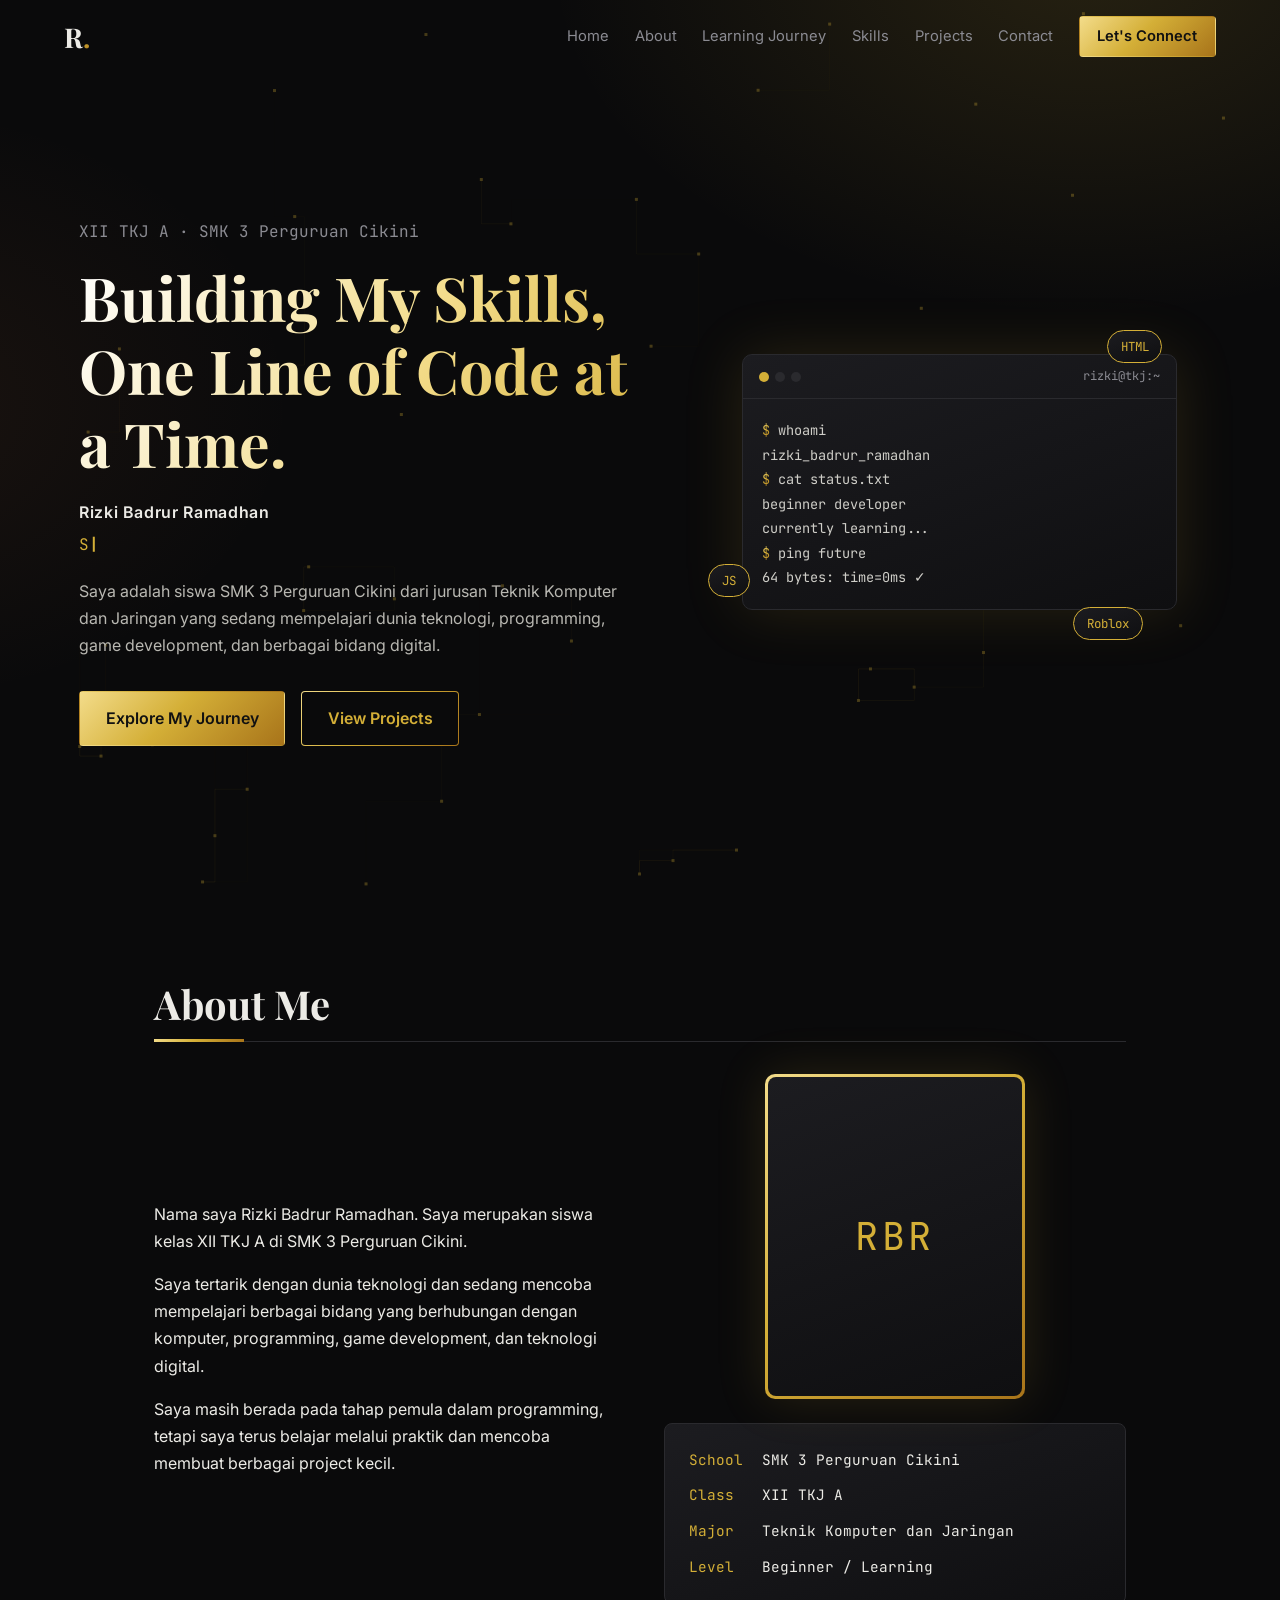
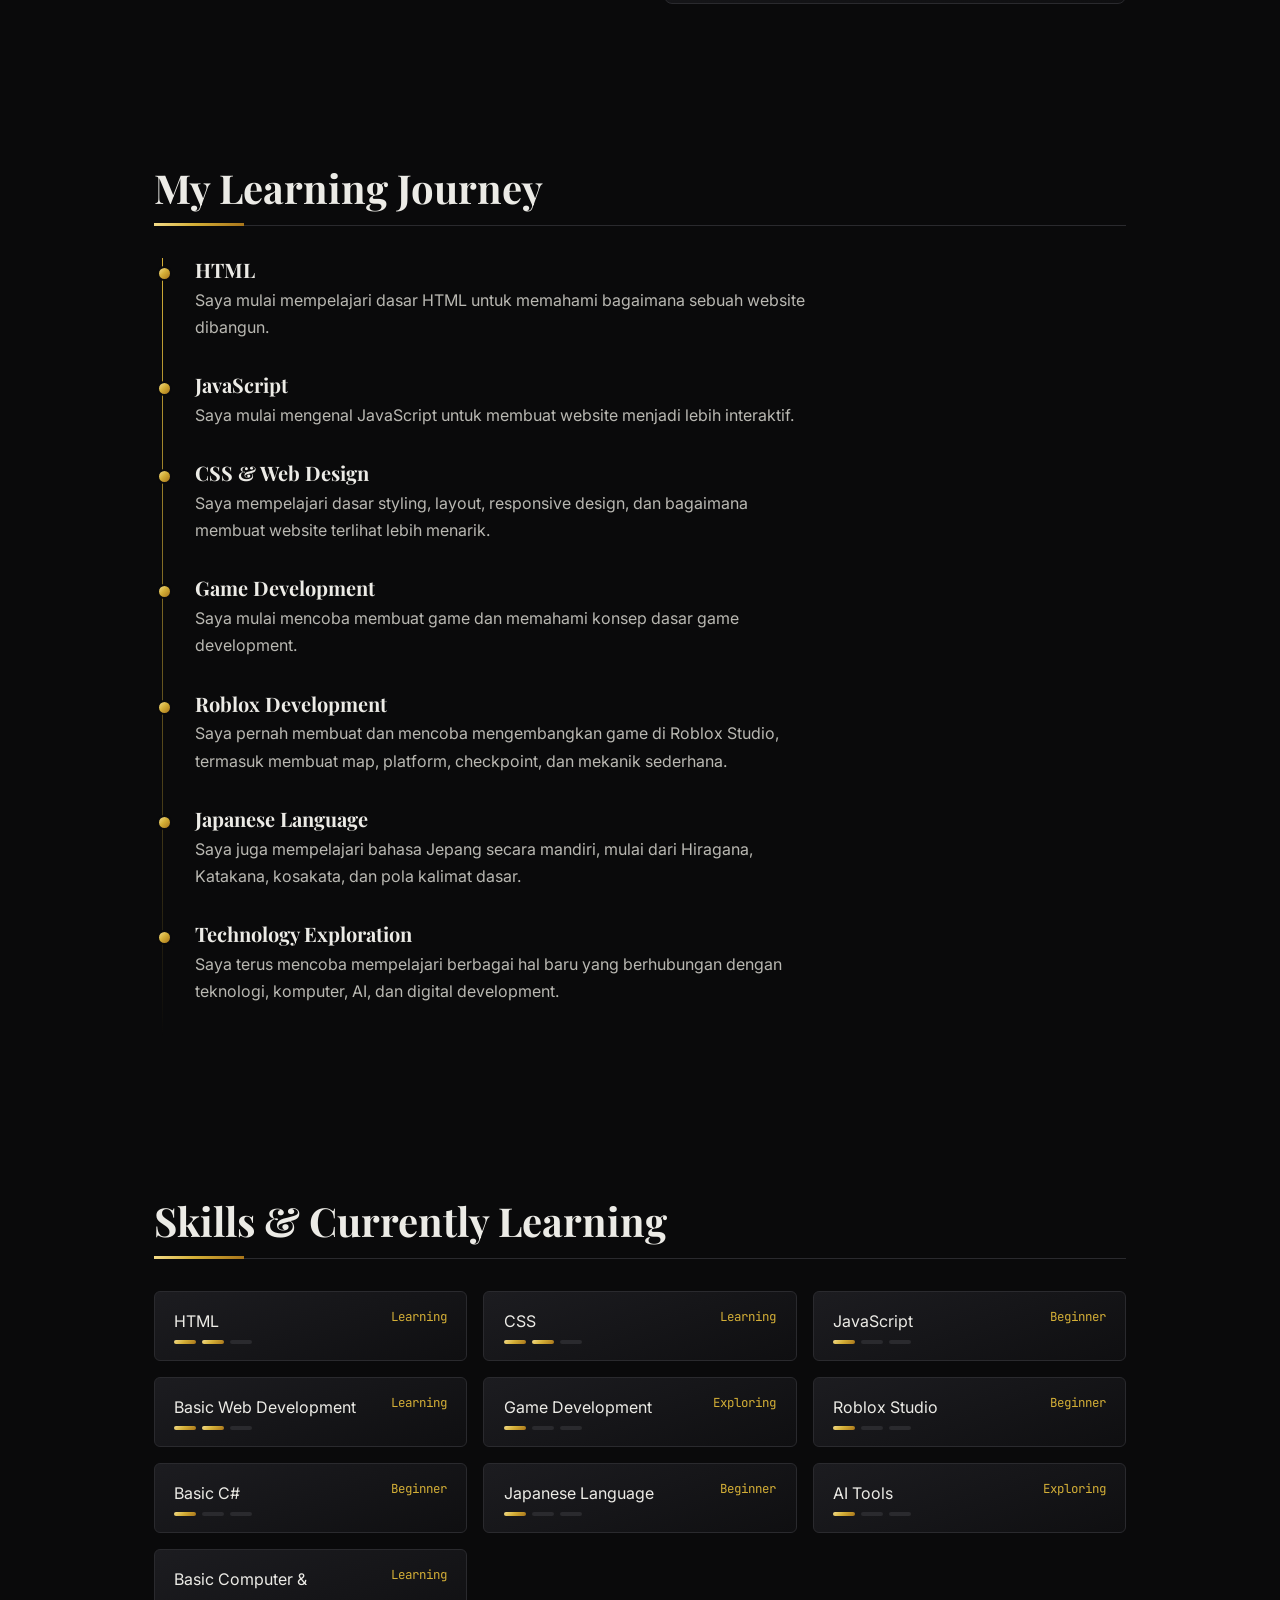
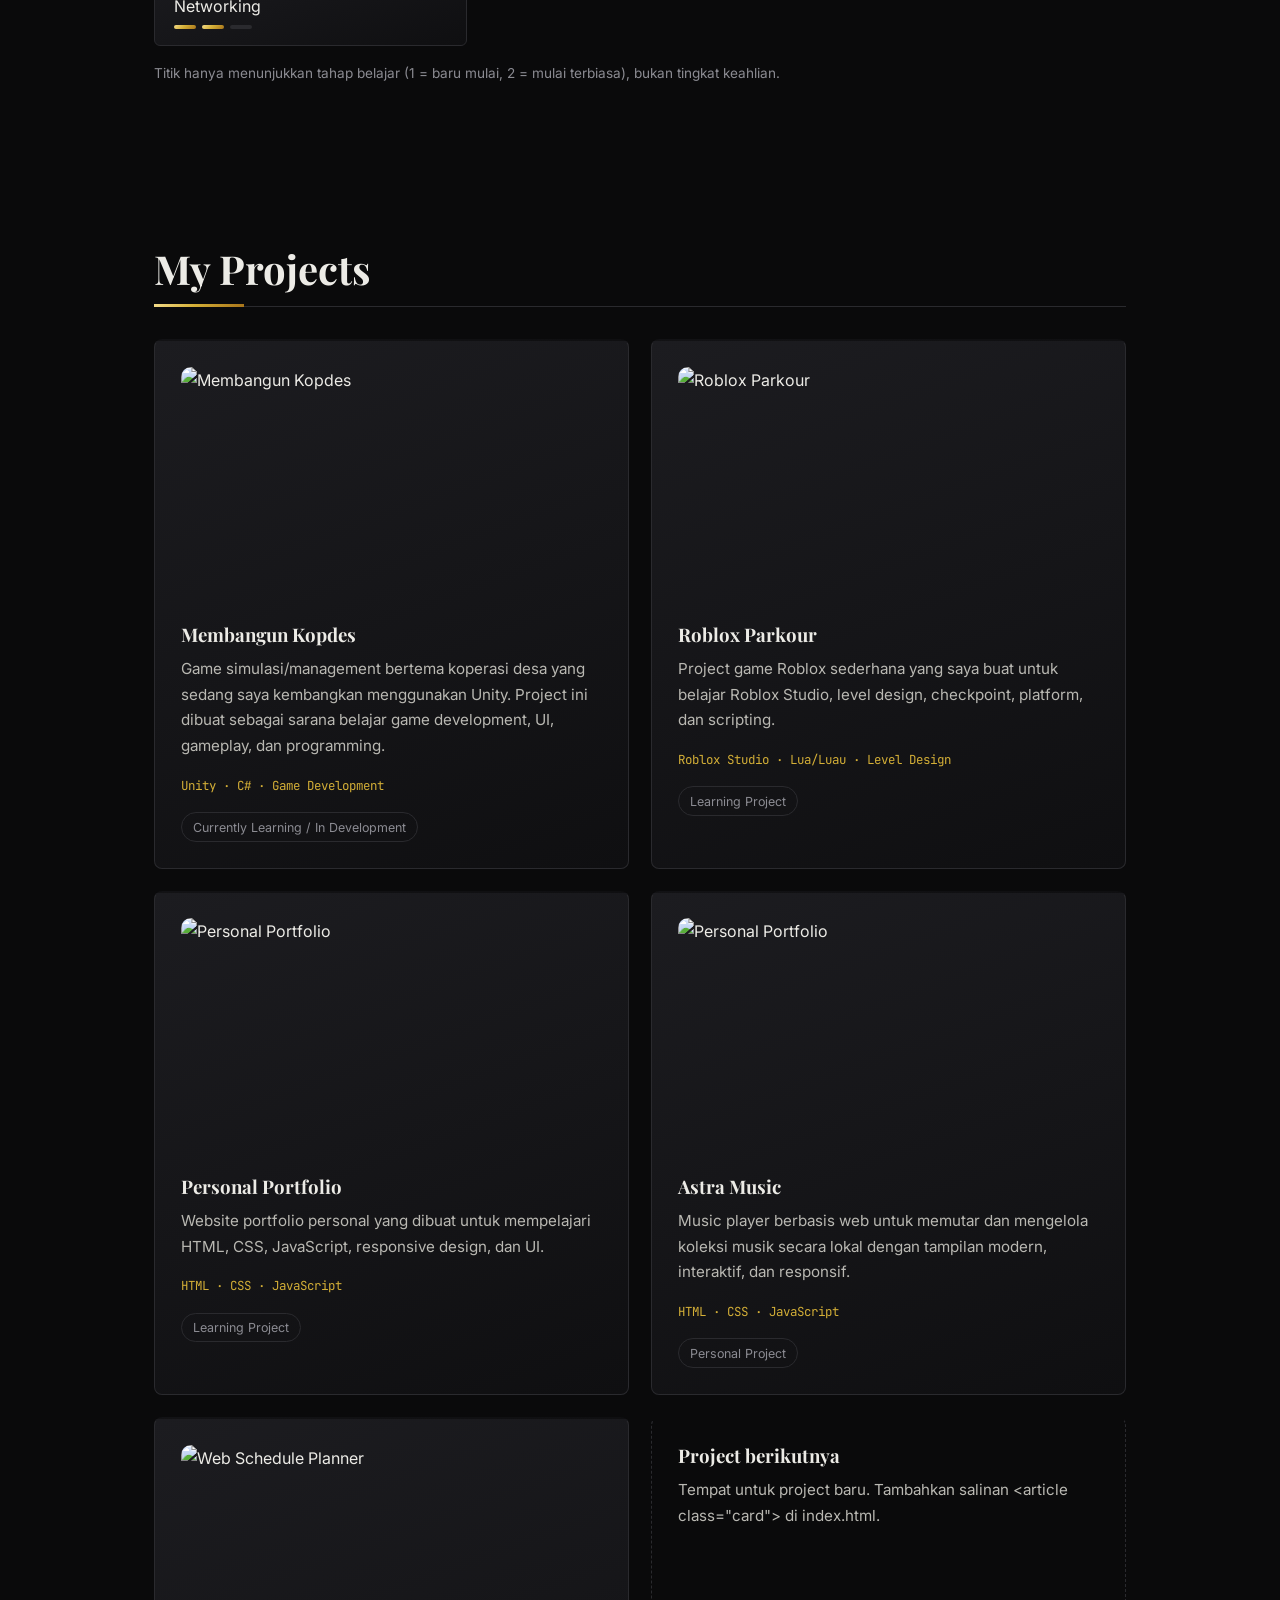
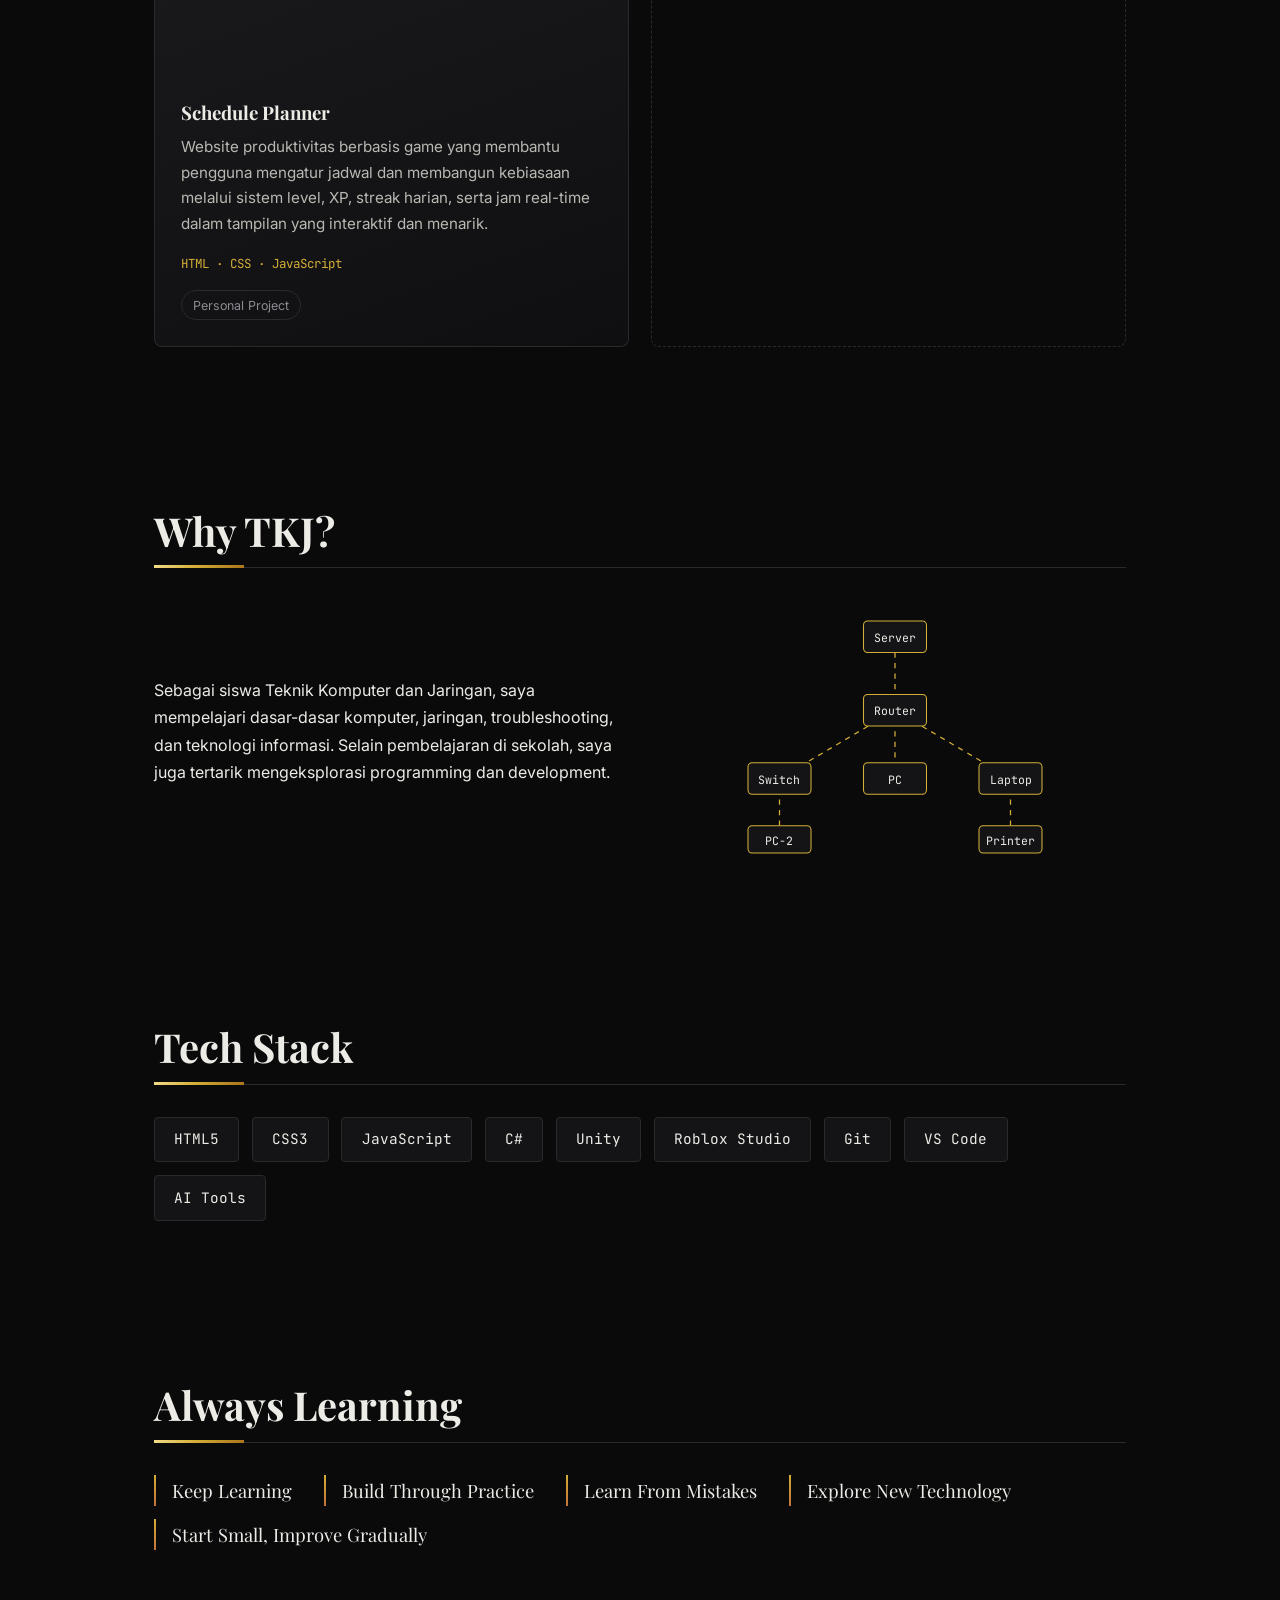
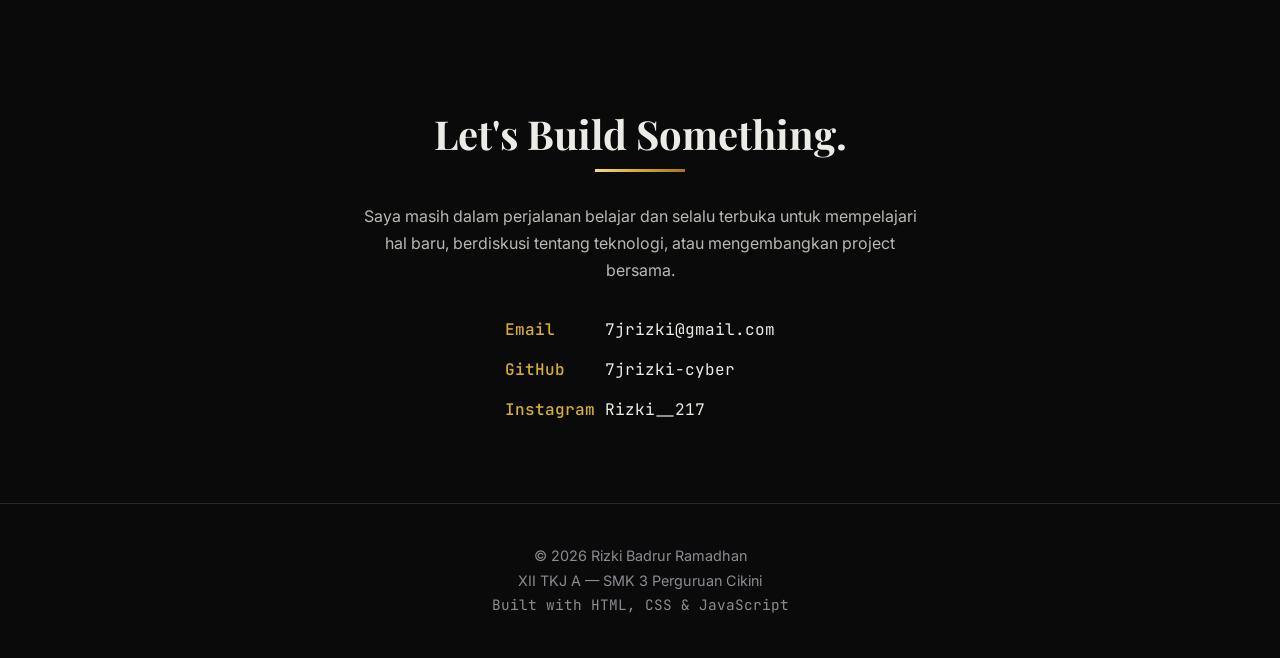
==== index.html @ 00a26edc "PortoFolio" ====
<!DOCTYPE html>
<html lang="id">
<head>
<meta charset="UTF-8">
<meta name="viewport" content="width=device-width, initial-scale=1">
<title>Rizki Badrur Ramadhan | Portofolio XII TKJ A</title>
<meta name="description" content="Portofolio personal Rizki Badrur Ramadhan, siswa XII TKJ A SMK 3 Perguruan Cikini yang sedang belajar programming dan game development.">
<link rel="preconnect" href="https://fonts.googleapis.com">
<link href="https://fonts.googleapis.com/css2?family=Playfair+Display:wght@500;700&family=Inter:wght@400;500;600&family=JetBrains+Mono:wght@400;500&display=swap" rel="stylesheet">
<link rel="stylesheet" href="style.css">
</head>
<body>
<canvas id="bg" aria-hidden="true"></canvas>

<header class="nav" id="nav">
  <a href="#home" class="logo">R<span>.</span></a>
  <button class="burger" id="burger" aria-label="Buka menu" aria-expanded="false"><i></i><i></i><i></i></button>
  <nav id="menu" aria-label="Navigasi utama">
    <a href="#home">Home</a><a href="#about">About</a><a href="#journey">Learning Journey</a>
    <a href="#skills">Skills</a><a href="#projects">Projects</a><a href="#contact">Contact</a>
    <a href="#contact" class="btn gold sm">Let's Connect</a>
  </nav>
</header>

<main>
<section id="home" class="hero">
  <div class="hero-text">
    <p class="mono muted">XII TKJ A &middot; SMK 3 Perguruan Cikini</p>
    <h1>Building My Skills,<br>One Line of Code at a Time.</h1>
    <p class="name">Rizki Badrur Ramadhan</p>
    <p class="mono gold-t"><span id="typing"></span><b class="cursor">|</b></p>
    <p class="lead">Saya adalah siswa SMK 3 Perguruan Cikini dari jurusan Teknik Komputer dan Jaringan yang sedang mempelajari dunia teknologi, programming, game development, dan berbagai bidang digital.</p>
    <div class="actions">
      <a href="#journey" class="btn gold">Explore My Journey</a>
      <a href="#projects" class="btn ghost">View Projects</a>
    </div>
  </div>
  <div class="hero-visual" aria-hidden="true">
    <div class="term">
      <div class="term-bar"><i></i><i></i><i></i><span class="mono">rizki@tkj:~</span></div>
      <pre class="mono"><span class="g">$</span> whoami
rizki_badrur_ramadhan
<span class="g">$</span> cat status.txt
beginner developer
currently learning...
<span class="g">$</span> ping future
64 bytes: time=0ms &#x2713;</pre>
    </div>
    <span class="chip c1 mono">HTML</span><span class="chip c2 mono">JS</span><span class="chip c3 mono">Roblox</span>
  </div>
</section>

<section id="about" class="sec">
  <h2>About Me</h2>
  <div class="two">
    <div>
      <p>Nama saya Rizki Badrur Ramadhan. Saya merupakan siswa kelas XII TKJ A di SMK 3 Perguruan Cikini.</p>
      <p>Saya tertarik dengan dunia teknologi dan sedang mencoba mempelajari berbagai bidang yang berhubungan dengan komputer, programming, game development, dan teknologi digital.</p>
      <p>Saya masih berada pada tahap pemula dalam programming, tetapi saya terus belajar melalui praktik dan mencoba membuat berbagai project kecil.</p>
    </div>
    <div class="about-side">
      <figure class="photo" id="photo">
        <img src="Poto formal rizki.png" alt="Foto Rizki Badrur Ramadhan" width="400" height="500">
        <figcaption class="mono">RBR</figcaption>
      </figure>
      <dl class="panel info mono">
      <dt>School</dt><dd>SMK 3 Perguruan Cikini</dd>
      <dt>Class</dt><dd>XII TKJ A</dd>
      <dt>Major</dt><dd>Teknik Komputer dan Jaringan</dd>
      <dt>Level</dt><dd>Beginner / Learning</dd>
      </dl>
    </div>
  </div>
</section>

<section id="journey" class="sec">
  <h2>My Learning Journey</h2>
  <ol class="timeline">
    <li class="reveal"><h3>HTML</h3><p>Saya mulai mempelajari dasar HTML untuk memahami bagaimana sebuah website dibangun.</p></li>
    <li class="reveal"><h3>JavaScript</h3><p>Saya mulai mengenal JavaScript untuk membuat website menjadi lebih interaktif.</p></li>
    <li class="reveal"><h3>CSS &amp; Web Design</h3><p>Saya mempelajari dasar styling, layout, responsive design, dan bagaimana membuat website terlihat lebih menarik.</p></li>
    <li class="reveal"><h3>Game Development</h3><p>Saya mulai mencoba membuat game dan memahami konsep dasar game development.</p></li>
    <li class="reveal"><h3>Roblox Development</h3><p>Saya pernah membuat dan mencoba mengembangkan game di Roblox Studio, termasuk membuat map, platform, checkpoint, dan mekanik sederhana.</p></li>
    <li class="reveal"><h3>Japanese Language</h3><p>Saya juga mempelajari bahasa Jepang secara mandiri, mulai dari Hiragana, Katakana, kosakata, dan pola kalimat dasar.</p></li>
    <li class="reveal"><h3>Technology Exploration</h3><p>Saya terus mencoba mempelajari berbagai hal baru yang berhubungan dengan teknologi, komputer, AI, dan digital development.</p></li>
  </ol>
</section>

<section id="skills" class="sec">
  <h2>Skills &amp; Currently Learning</h2>
  <div class="skills">
    <div class="skill"><span>HTML</span><em>Learning</em><div class="dots" data-l="2"></div></div>
    <div class="skill"><span>CSS</span><em>Learning</em><div class="dots" data-l="2"></div></div>
    <div class="skill"><span>JavaScript</span><em>Beginner</em><div class="dots" data-l="1"></div></div>
    <div class="skill"><span>Basic Web Development</span><em>Learning</em><div class="dots" data-l="2"></div></div>
    <div class="skill"><span>Game Development</span><em>Exploring</em><div class="dots" data-l="1"></div></div>
    <div class="skill"><span>Roblox Studio</span><em>Beginner</em><div class="dots" data-l="1"></div></div>
    <div class="skill"><span>Basic C#</span><em>Beginner</em><div class="dots" data-l="1"></div></div>
    <div class="skill"><span>Japanese Language</span><em>Beginner</em><div class="dots" data-l="1"></div></div>
    <div class="skill"><span>AI Tools</span><em>Exploring</em><div class="dots" data-l="1"></div></div>
    <div class="skill"><span>Basic Computer &amp; Networking</span><em>Learning</em><div class="dots" data-l="2"></div></div>
  </div>
  <p class="muted small">Titik hanya menunjukkan tahap belajar (1 = baru mulai, 2 = mulai terbiasa), bukan tingkat keahlian.</p>
</section>

<section id="projects" class="sec">
  <h2>My Projects</h2>

  <div class="grid">

    <article class="card" tabindex="0">
      <img src="D:\Vortune\Pictures\Screenshots\Screenshot 2026-10-02 195200.png" alt="Membangun Kopdes" class="project-image">

      <h3>Membangun Kopdes</h3>
      <p>Game simulasi/management bertema koperasi desa yang sedang saya kembangkan menggunakan Unity. Project ini dibuat sebagai sarana belajar game development, UI, gameplay, dan programming.</p>
      <p class="tags mono">Unity &middot; C# &middot; Game Development</p>
      <span class="status">Currently Learning / In Development</span>
    </article>

    <article class="card" tabindex="0">
      <img src="Screenshot 2026-10-02 173726.png" alt="Roblox Parkour" class="project-image">

      <h3>Roblox Parkour</h3>
      <p>Project game Roblox sederhana yang saya buat untuk belajar Roblox Studio, level design, checkpoint, platform, dan scripting.</p>
      <p class="tags mono">Roblox Studio &middot; Lua/Luau &middot; Level Design</p>
      <span class="status">Learning Project</span>
    </article>

    <article class="card" tabindex="0">
      <img src="D:\Vortune\Pictures\Screenshots\Screenshot 2026-10-02 180854.png" alt="Personal Portfolio" class="project-image">

      <h3>Personal Portfolio</h3>
      <p>Website portfolio personal yang dibuat untuk mempelajari HTML, CSS, JavaScript, responsive design, dan UI.</p>
      <p class="tags mono">HTML &middot; CSS &middot; JavaScript</p>
      <span class="status">Learning Project</span>
    </article>

    <article class="card" tabindex="0">
      <img src="D:\Vortune\Pictures\Screenshots\Astra music tulus.png" alt="Personal Portfolio" class="project-image">

      <h3>Astra Music</h3>
      <p>Music player berbasis web untuk memutar dan mengelola koleksi musik secara lokal dengan tampilan modern, interaktif, dan responsif.</p>
      <p class="tags mono">HTML &middot; CSS &middot; JavaScript</p>
      <span class="status">Personal Project</span>
    </article>

    <article class="card" tabindex="0">
      <img src="D:\Vortune\Pictures\Screenshots\Screenshot 2026-10-02 181714.png" alt="Web Schedule Planner" class="project-image">
  
      <h3>Schedule Planner</h3>
      <p>Website produktivitas berbasis game yang membantu pengguna mengatur jadwal dan membangun kebiasaan melalui sistem level, XP, streak harian, serta jam real-time dalam tampilan yang interaktif dan menarik.
</p>
      <p class="tags mono">HTML &middot; CSS &middot; JavaScript</p>
      <span class="status">Personal Project</span>
    </article>

    <article class="card empty">
      <h3>Project berikutnya</h3>
      <p>Tempat untuk project baru. Tambahkan salinan &lt;article class="card"&gt; di index.html.</p>
    </article>

  </div>
</section>

<section id="tkj" class="sec">
  <h2>Why TKJ?</h2>
  <div class="two">
    <div>
      <p>Sebagai siswa Teknik Komputer dan Jaringan, saya mempelajari dasar-dasar komputer, jaringan, troubleshooting, dan teknologi informasi. Selain pembelajaran di sekolah, saya juga tertarik mengeksplorasi programming dan development.</p>
    </div>
    <svg class="topo" viewBox="0 0 400 250" role="img" aria-label="Diagram topologi jaringan sederhana: server, router, switch, dan komputer">
      <g class="lines"><path d="M200 50V105M200 105L90 170M200 105L200 170M200 105L310 170M90 170V215M310 170V215"/></g>
      <g class="nodes">
        <rect x="170" y="20" width="60" height="30" rx="4"/><text x="200" y="40">Server</text>
        <rect x="170" y="90" width="60" height="30" rx="4"/><text x="200" y="110">Router</text>
        <rect x="60" y="155" width="60" height="30" rx="4"/><text x="90" y="175">Switch</text>
        <rect x="170" y="155" width="60" height="30" rx="4"/><text x="200" y="175">PC</text>
        <rect x="280" y="155" width="60" height="30" rx="4"/><text x="310" y="175">Laptop</text>
        <rect x="60" y="215" width="60" height="26" rx="4"/><text x="90" y="233">PC-2</text>
        <rect x="280" y="215" width="60" height="26" rx="4"/><text x="310" y="233">Printer</text>
      </g>
    </svg>
  </div>
</section>

<section class="sec">
  <h2>Tech Stack</h2>
  <ul class="stack mono">
    <li>HTML5</li><li>CSS3</li><li>JavaScript</li><li>C#</li><li>Unity</li>
    <li>Roblox Studio</li><li>Git</li><li>VS Code</li><li>AI Tools</li>
  </ul>
</section>

<section class="sec">
  <h2>Always Learning</h2>
  <ul class="values">
    <li>Keep Learning</li><li>Build Through Practice</li><li>Learn From Mistakes</li>
    <li>Explore New Technology</li><li>Start Small, Improve Gradually</li>
  </ul>
</section>

<section id="contact" class="sec contact">
  <h2>Let's Build Something.</h2>
  <p class="lead">Saya masih dalam perjalanan belajar dan selalu terbuka untuk mempelajari hal baru, berdiskusi tentang teknologi, atau mengembangkan project bersama.</p>
  <ul class="links mono">
    <li><b>Email</b> 7jrizki@gmail.com</li>
    <li><b>GitHub</b> 7jrizki-cyber</li>
    <li><b>Instagram</b> Rizki__217</li>
  </ul>
</section>
</main>

<footer>
  <p>&copy; <span id="year">2026</span> Rizki Badrur Ramadhan</p>
  <p>XII TKJ A &mdash; SMK 3 Perguruan Cikini</p>
  <p class="mono muted">Built with HTML, CSS &amp; JavaScript</p>
</footer>

<button id="top" class="top" aria-label="Kembali ke atas">&uarr;</button>
<script src="script.js"></script>
</body>
</html>
---- style.css ----
/* ========== THEME (edit warna di sini) ========== */
:root{
  --bg:#0a0a0b; --panel:#141416; --line:#2a2a2e; --grey:#8b8b92;
  --text:#ecebe6; --gold:#d4af37; --gold-soft:rgba(212,175,55,.15);
  --head:'Playfair Display',Georgia,serif;
  --body:'Inter',system-ui,-apple-system,'Segoe UI',sans-serif;
  --mono:'JetBrains Mono',ui-monospace,Consolas,monospace;
}
*{box-sizing:border-box;margin:0;padding:0}
html{scroll-behavior:smooth;scroll-padding-top:70px}
body{background:var(--bg);color:var(--text);font:400 1rem/1.7 var(--body);overflow-x:hidden}
#bg{position:fixed;inset:0;width:100%;height:100%;z-index:-1;opacity:.55}
a{color:inherit;text-decoration:none}
ul,ol{list-style:none}
:focus-visible{outline:2px solid var(--gold);outline-offset:3px}
.mono{font-family:var(--mono)}
.muted{color:var(--grey)}
.small{font-size:.85rem;margin-top:1rem}
.gold-t{color:var(--gold)}
h1,h2,h3{font-family:var(--head);line-height:1.2}

/* ========== NAVBAR ========== */
.nav{position:fixed;top:0;left:0;right:0;z-index:50;display:flex;justify-content:space-between;align-items:center;padding:1rem 5vw;transition:.3s}
.nav.scrolled{background:rgba(10,10,11,.88);backdrop-filter:blur(10px);border-bottom:1px solid var(--line);padding:.6rem 5vw}
.logo{font:700 1.7rem var(--head)}.logo span{color:var(--gold)}
#menu{display:flex;align-items:center;gap:1.6rem;font-size:.92rem}
#menu a:not(.btn){color:var(--grey);transition:color .2s}
#menu a:not(.btn):hover{color:var(--gold)}
.burger{display:none;background:none;border:0;cursor:pointer;width:44px;height:44px;flex-direction:column;justify-content:center;align-items:center;gap:6px}
.burger i{width:24px;height:2px;background:var(--text);transition:.3s}
.burger[aria-expanded="true"] i:nth-child(1){transform:translateY(8px) rotate(45deg)}
.burger[aria-expanded="true"] i:nth-child(2){opacity:0}
.burger[aria-expanded="true"] i:nth-child(3){transform:translateY(-8px) rotate(-45deg)}

/* ========== BUTTONS ========== */
.btn{display:inline-block;padding:.8rem 1.6rem;border-radius:4px;font-weight:600;min-height:44px;transition:.25s;border:1px solid var(--gold)}
.btn.gold{background:var(--gold);color:#111}
.btn.gold:hover{box-shadow:0 0 22px var(--gold-soft),0 0 6px var(--gold);transform:translateY(-2px)}
.btn.ghost{color:var(--gold)}.btn.ghost:hover{background:var(--gold-soft)}
.btn.sm{padding:.45rem 1.1rem;min-height:0}

/* ========== HERO ========== */
.hero{min-height:100vh;display:grid;grid-template-columns:1.1fr .9fr;align-items:center;gap:3rem;padding:7rem 5vw 3rem;max-width:1250px;margin:auto}
.hero h1{font-size:clamp(2.1rem,5vw,3.8rem);margin:1rem 0 1.2rem}
.name{font-weight:600;letter-spacing:.04em;margin-bottom:.3rem}
.lead{color:#b9b8b2;max-width:56ch;margin:1.2rem 0 2rem}
.actions{display:flex;gap:1rem;flex-wrap:wrap}
.cursor{animation:blink 1s steps(2) infinite}
@keyframes blink{50%{opacity:0}}
.hero-visual{position:relative;padding:1.5rem}
.term{background:var(--panel);border:1px solid var(--line);border-radius:10px;box-shadow:0 0 60px var(--gold-soft);animation:float 7s ease-in-out infinite}
@keyframes float{50%{transform:translateY(-10px)}}
.term-bar{display:flex;align-items:center;gap:6px;padding:.7rem 1rem;border-bottom:1px solid var(--line)}
.term-bar i{width:10px;height:10px;border-radius:50%;background:var(--line)}
.term-bar i:first-child{background:var(--gold)}
.term-bar span{margin-left:auto;font-size:.75rem;color:var(--grey)}
.term pre{padding:1.2rem;font-size:.85rem;line-height:1.8;white-space:pre-wrap;color:#cfcec8}
.g{color:var(--gold)}
.chip{position:absolute;padding:.3rem .8rem;border:1px solid var(--gold);border-radius:99px;background:var(--bg);color:var(--gold);font-size:.78rem}
.c1{top:0;right:8%}.c2{bottom:12%;left:-2%}.c3{bottom:-2%;right:12%}

/* ========== SECTIONS ========== */
.sec{max-width:1100px;margin:auto;padding:5rem 5vw}
.sec h2{font-size:clamp(1.7rem,3.5vw,2.5rem);margin-bottom:2rem;padding-bottom:.8rem;border-bottom:1px solid var(--line);position:relative}
.sec h2::after{content:"";position:absolute;left:0;bottom:-1px;width:60px;height:2px;background:var(--gold)}
.sec p+p{margin-top:1rem}
.two{display:grid;grid-template-columns:1fr 1fr;gap:3rem;align-items:center}
.panel{background:var(--panel);border:1px solid var(--line);border-radius:8px;padding:1.5rem}
.info{display:grid;grid-template-columns:auto 1fr;gap:.7rem 1.2rem;font-size:.9rem}
.info dt{color:var(--gold)}

/* ========== TIMELINE ========== */
.timeline{border-left:1px solid var(--line);margin-left:.5rem}
.timeline li{position:relative;padding:0 0 2rem 2rem}
.timeline li::before{content:"";position:absolute;left:-6px;top:.5rem;width:11px;height:11px;border-radius:50%;background:var(--bg);border:2px solid var(--gold)}
.timeline h3{font-size:1.25rem;margin-bottom:.3rem}
.timeline p{color:#b9b8b2;max-width:62ch}

/* ========== SKILLS ========== */
.skills{display:grid;grid-template-columns:repeat(auto-fill,minmax(250px,1fr));gap:1rem}
.skill{display:grid;grid-template-columns:1fr auto;gap:.3rem .8rem;padding:1rem 1.2rem;background:var(--panel);border:1px solid var(--line);border-radius:6px}
.skill em{font:400 .78rem var(--mono);color:var(--gold)}
.dots{grid-column:1/-1;display:flex;gap:6px}
.dots i{width:22px;height:4px;border-radius:2px;background:var(--line)}
.dots i.on{background:var(--gold)}

/* ========== PROJECTS ========== */
.grid{display:grid;grid-template-columns:repeat(2,1fr);gap:1.4rem}
.card{background:var(--panel);border:1px solid var(--line);border-radius:8px;padding:1.6rem;transition:.3s;cursor:pointer}
.card:hover,.card:focus,.card.open{border-color:var(--gold);box-shadow:0 0 28px var(--gold-soft);transform:translateY(-4px)}
.card h3{margin-bottom:.6rem}
.card p{color:#b9b8b2;font-size:.95rem}
.card .tags{color:var(--gold);font-size:.78rem;margin-top:1rem}
.status{display:inline-block;margin-top:1rem;padding:.2rem .7rem;font-size:.78rem;border:1px solid var(--line);border-radius:99px;color:var(--grey)}
.card.empty{border-style:dashed;background:transparent;cursor:default}
.card.empty:hover{transform:none;box-shadow:none;border-color:var(--line)}

/* ========== TKJ / STACK / VALUES ========== */
.topo{width:100%;max-width:420px;margin:auto}
.topo .lines path{stroke:var(--gold);stroke-width:1.2;fill:none;stroke-dasharray:5 5;animation:dash 14s linear infinite}
@keyframes dash{to{stroke-dashoffset:-200}}
.topo rect{fill:var(--panel);stroke:var(--gold);stroke-width:1}
.topo text{fill:var(--text);font:11px var(--mono);text-anchor:middle}
.stack{display:flex;flex-wrap:wrap;gap:.8rem}
.stack li{padding:.6rem 1.2rem;border:1px solid var(--line);border-radius:4px;background:var(--panel);font-size:.9rem;transition:.2s}
.stack li:hover{border-color:var(--gold);color:var(--gold)}
.values{display:flex;flex-wrap:wrap;gap:.8rem 2rem}
.values li{font-family:var(--head);font-size:1.15rem;padding-left:1rem;border-left:2px solid var(--gold)}

/* ========== CONTACT & FOOTER ========== */
.contact{text-align:center}
.contact h2{border:0}.contact h2::after{left:50%;transform:translateX(-50%)}
.contact .lead{margin:0 auto 2rem}
.links{display:inline-grid;gap:.8rem;text-align:left}
.links b{color:var(--gold);display:inline-block;min-width:90px;font-weight:500}
footer{text-align:center;padding:2.5rem 5vw;border-top:1px solid var(--line);font-size:.9rem;color:var(--grey)}
.top{position:fixed;right:1.2rem;bottom:1.2rem;width:46px;height:46px;border-radius:50%;border:1px solid var(--gold);background:var(--bg);color:var(--gold);font-size:1.2rem;cursor:pointer;opacity:0;pointer-events:none;transition:.3s;z-index:40}
.top.show{opacity:1;pointer-events:auto}

/* ========== REVEAL ========== */
.reveal{opacity:0;transform:translateY(16px);transition:opacity .6s,transform .6s}
.reveal.in{opacity:1;transform:none}

/* ========== RESPONSIVE ========== */
@media(max-width:860px){
  .hero{grid-template-columns:1fr;padding-top:6rem;min-height:0}
  .two,.grid{grid-template-columns:1fr}
  .burger{display:flex}
  #menu{position:fixed;top:0;right:0;height:100vh;width:min(280px,80vw);flex-direction:column;align-items:flex-start;justify-content:center;gap:1.5rem;padding:2rem;background:var(--panel);border-left:1px solid var(--line);transform:translateX(100%);transition:transform .35s;visibility:hidden}
  #menu.open{transform:none;visibility:visible}
  .burger{position:relative;z-index:60}
  .chip{display:none}
}
@media(prefers-reduced-motion:reduce){
  *{animation:none!important;transition:none!important;scroll-behavior:auto!important}
  .reveal{opacity:1;transform:none}
}

/* ========== GRADIENT (edit warna di sini) ========== */
:root{
  --grad-gold:linear-gradient(135deg,#f3dc8a 0%,#d4af37 45%,#a8741a 100%);
  --grad-warm:linear-gradient(135deg,#d4af37,#c4703a);
  --grad-dark:linear-gradient(160deg,#1c1c20 0%,#0f0f11 100%);
}
body{background:radial-gradient(900px 600px at 85% -5%,rgba(212,175,55,.14),transparent 60%),radial-gradient(700px 500px at -10% 45%,rgba(196,112,58,.09),transparent 60%),var(--bg);background-attachment:fixed}
.logo span,.g{background:var(--grad-gold);-webkit-background-clip:text;background-clip:text;-webkit-text-fill-color:transparent}
.hero h1{background:linear-gradient(120deg,#ffffff 0%,#f3dc8a 55%,#d4af37 100%);-webkit-background-clip:text;background-clip:text;-webkit-text-fill-color:transparent}
.btn.gold{background:var(--grad-gold);border-color:transparent}
.btn.ghost{border-color:transparent;background:linear-gradient(var(--bg),var(--bg)) padding-box,var(--grad-gold) border-box}
.sec h2::after{width:90px;height:3px;background:var(--grad-gold)}
.panel,.card,.skill,.term{background:var(--grad-dark)}
.card.empty{background:transparent}
.card{border-top:2px solid transparent;border-image:none;background:var(--grad-dark)}
.card:hover,.card:focus,.card.open{background:linear-gradient(160deg,#241f12 0%,#0f0f11 100%)}
.dots i.on{background:var(--grad-gold)}
.timeline{border-image:linear-gradient(var(--gold),transparent) 1}
.timeline li::before{background:var(--grad-gold);border-color:var(--bg)}
.values li{border-left:0;border-image:linear-gradient(var(--gold),#c4703a) 1;border-left:2px solid}
.top{background:var(--grad-gold);color:#111;border:0}
.chip{background:var(--grad-dark)}

/* ========== FOTO PROFIL ========== */
.about-side{display:grid;gap:1.5rem}
.photo{position:relative;width:min(260px,70%);aspect-ratio:4/5;margin:0 auto;border-radius:10px;padding:3px;background:var(--grad-gold);box-shadow:0 0 50px var(--gold-soft)}
.photo img{width:100%;height:100%;object-fit:cover;border-radius:8px;display:block;background:var(--panel)}
.photo figcaption{display:none}
.photo.no-photo img{display:none}
.photo.no-photo figcaption{display:grid;place-items:center;height:100%;border-radius:8px;background:var(--grad-dark);font-size:2.4rem;color:var(--gold);letter-spacing:.1em}
@media(max-width:860px){.photo{width:min(220px,70%)}}

.project-image {
  width: 100%;
  aspect-ratio: 16 / 9;
  object-fit: cover;
  display: block;
  border-radius: 10px;
  margin-bottom: 20px;
}
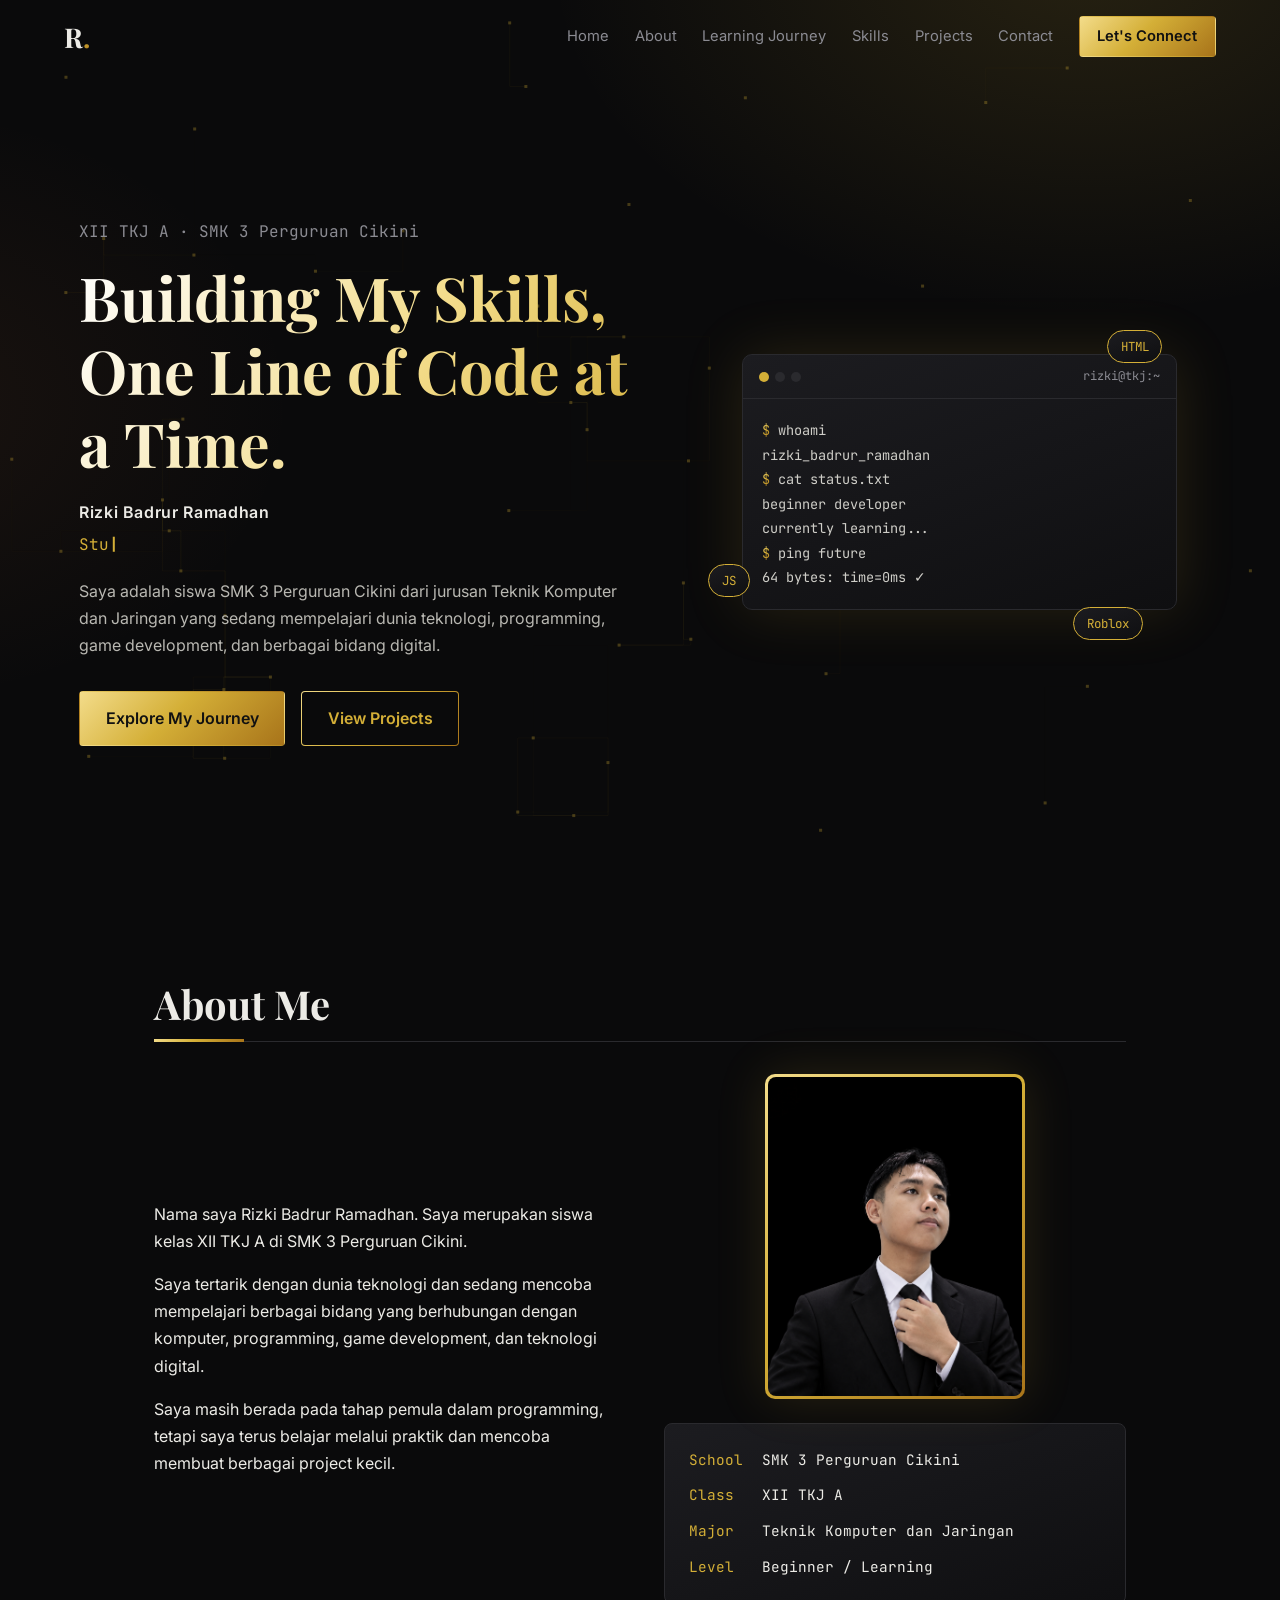
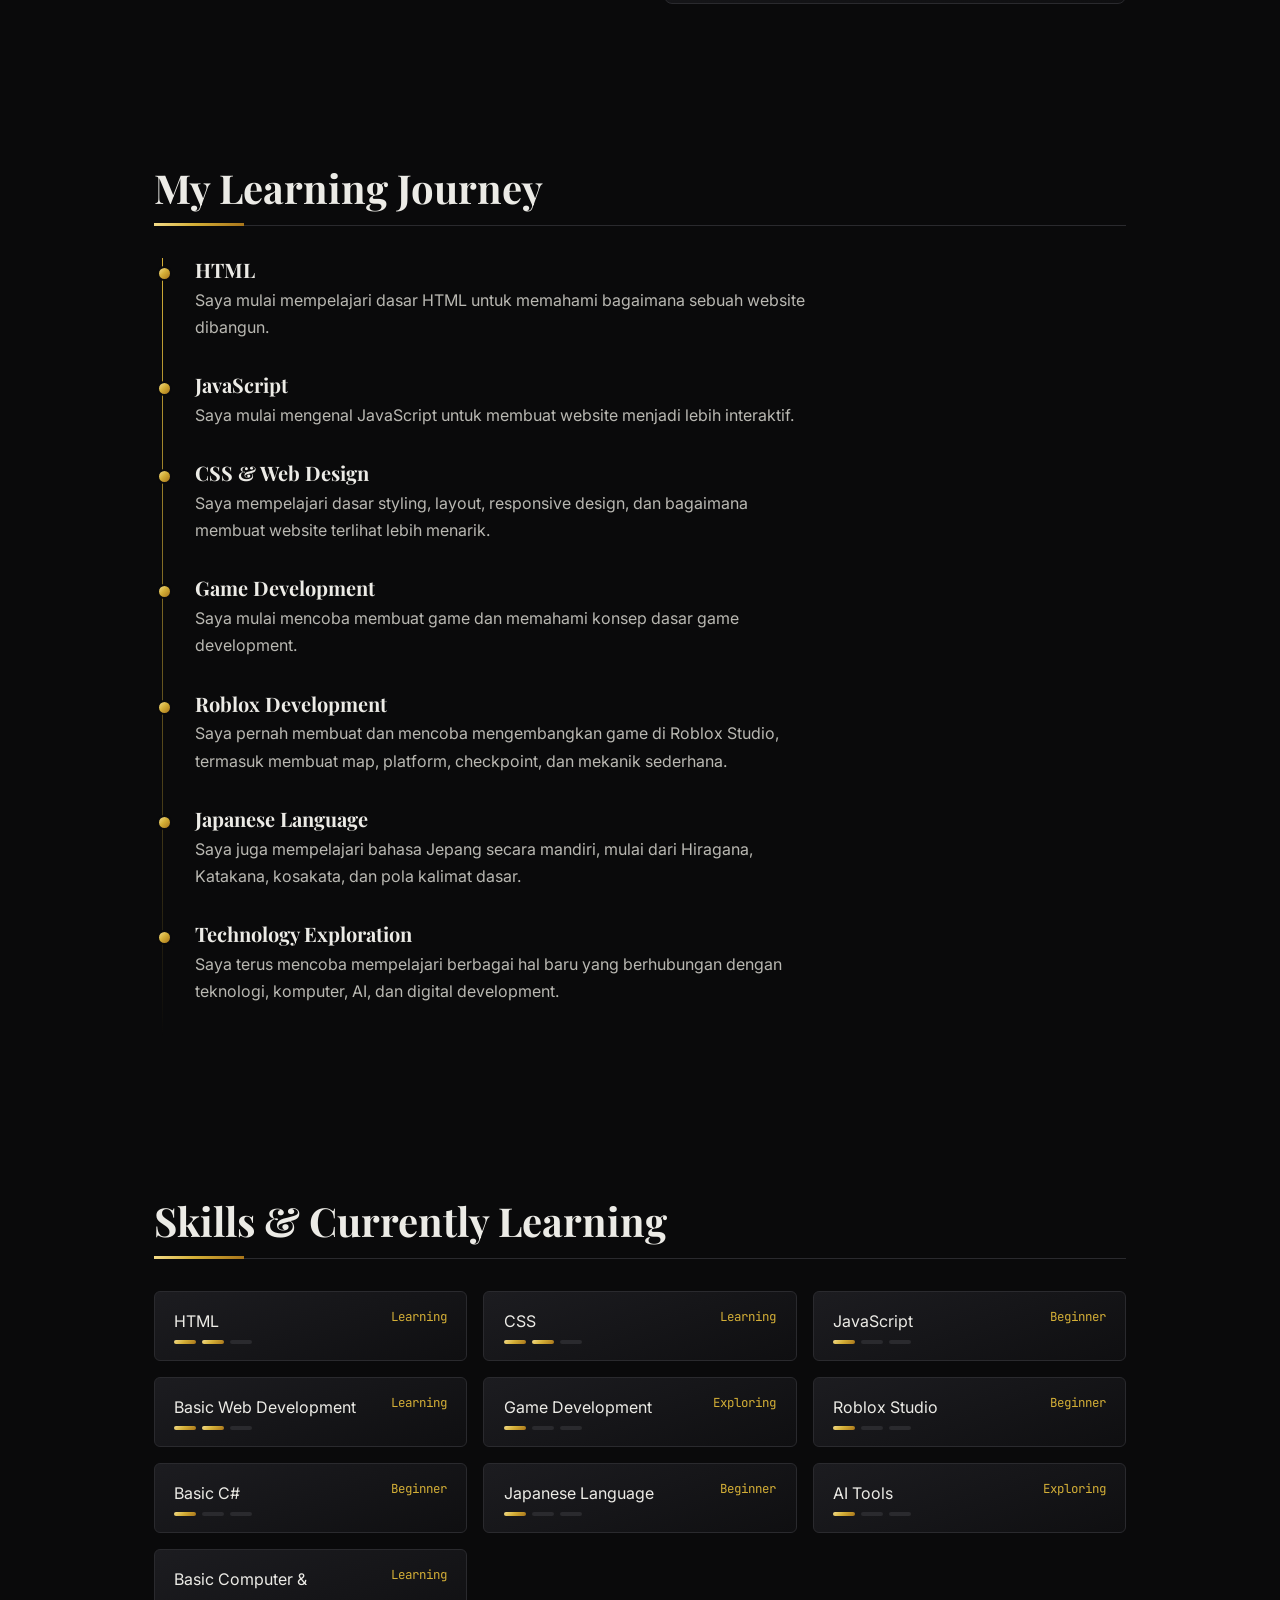
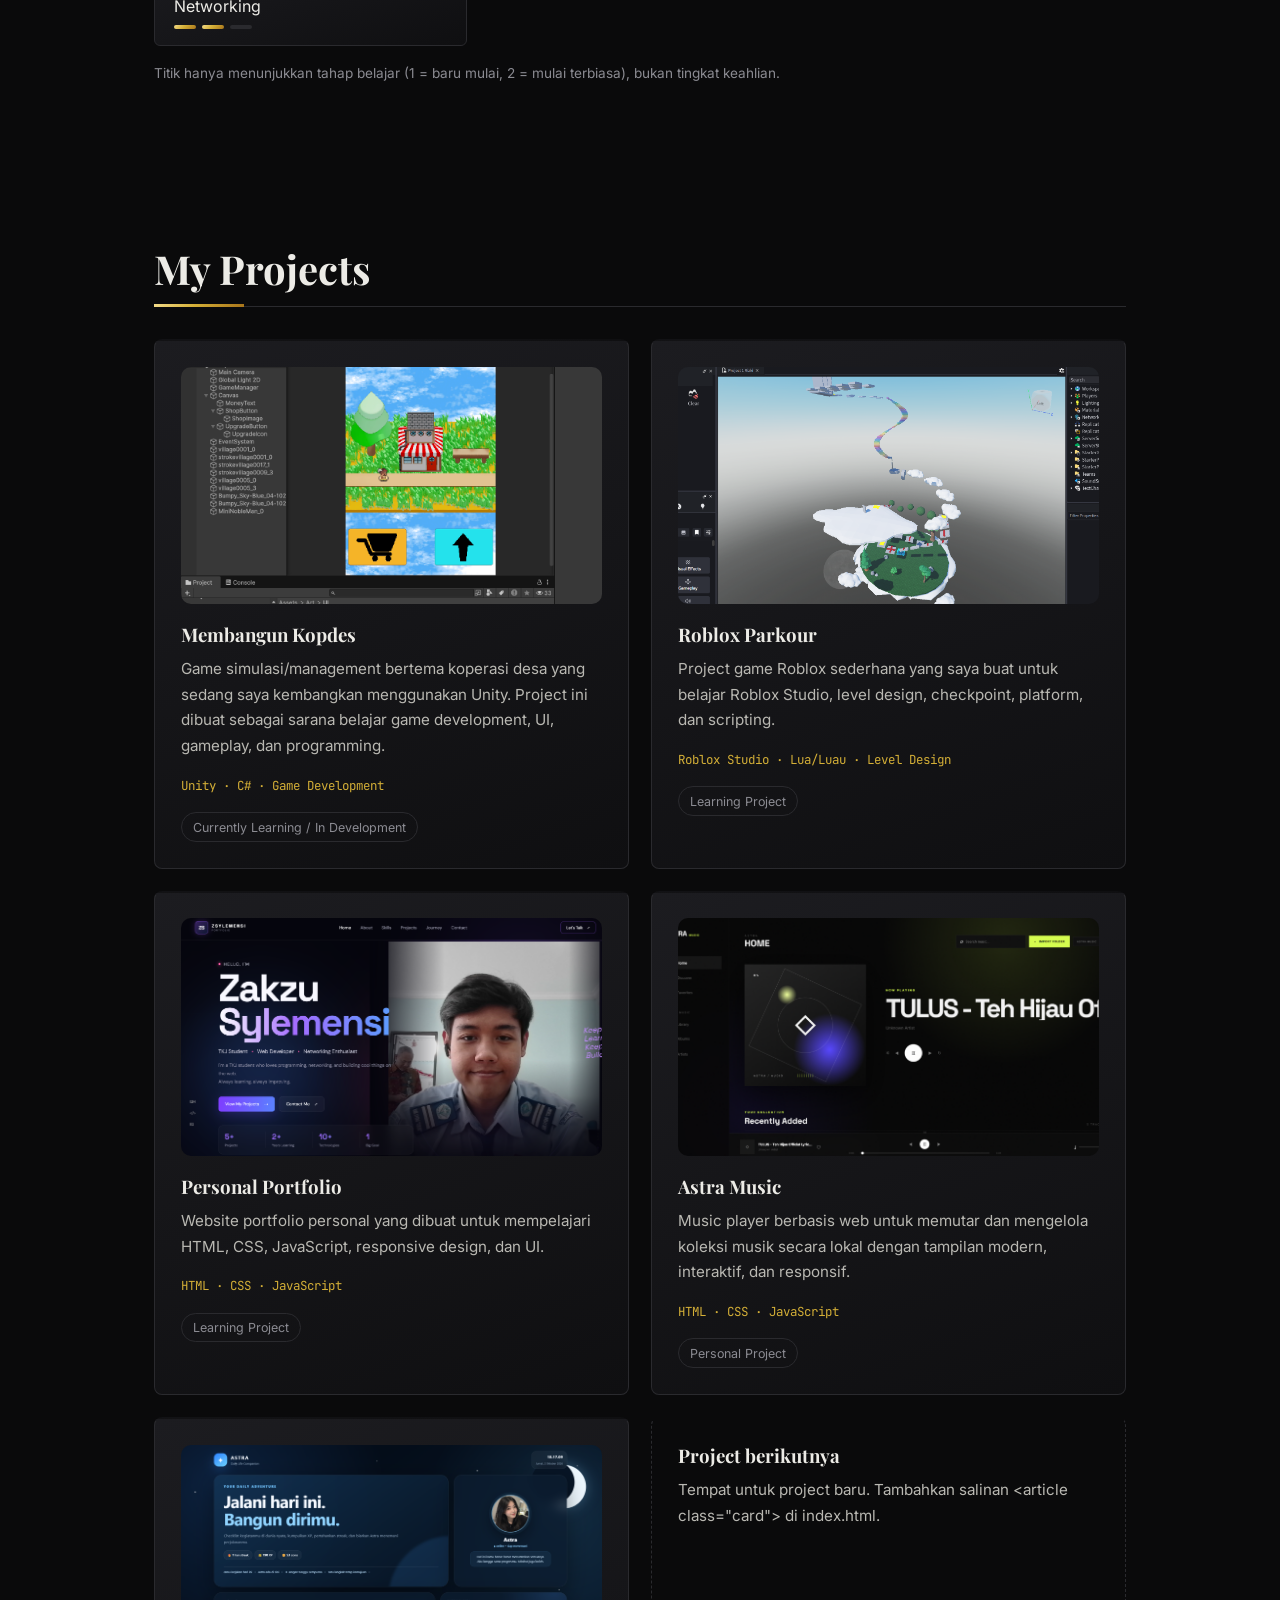
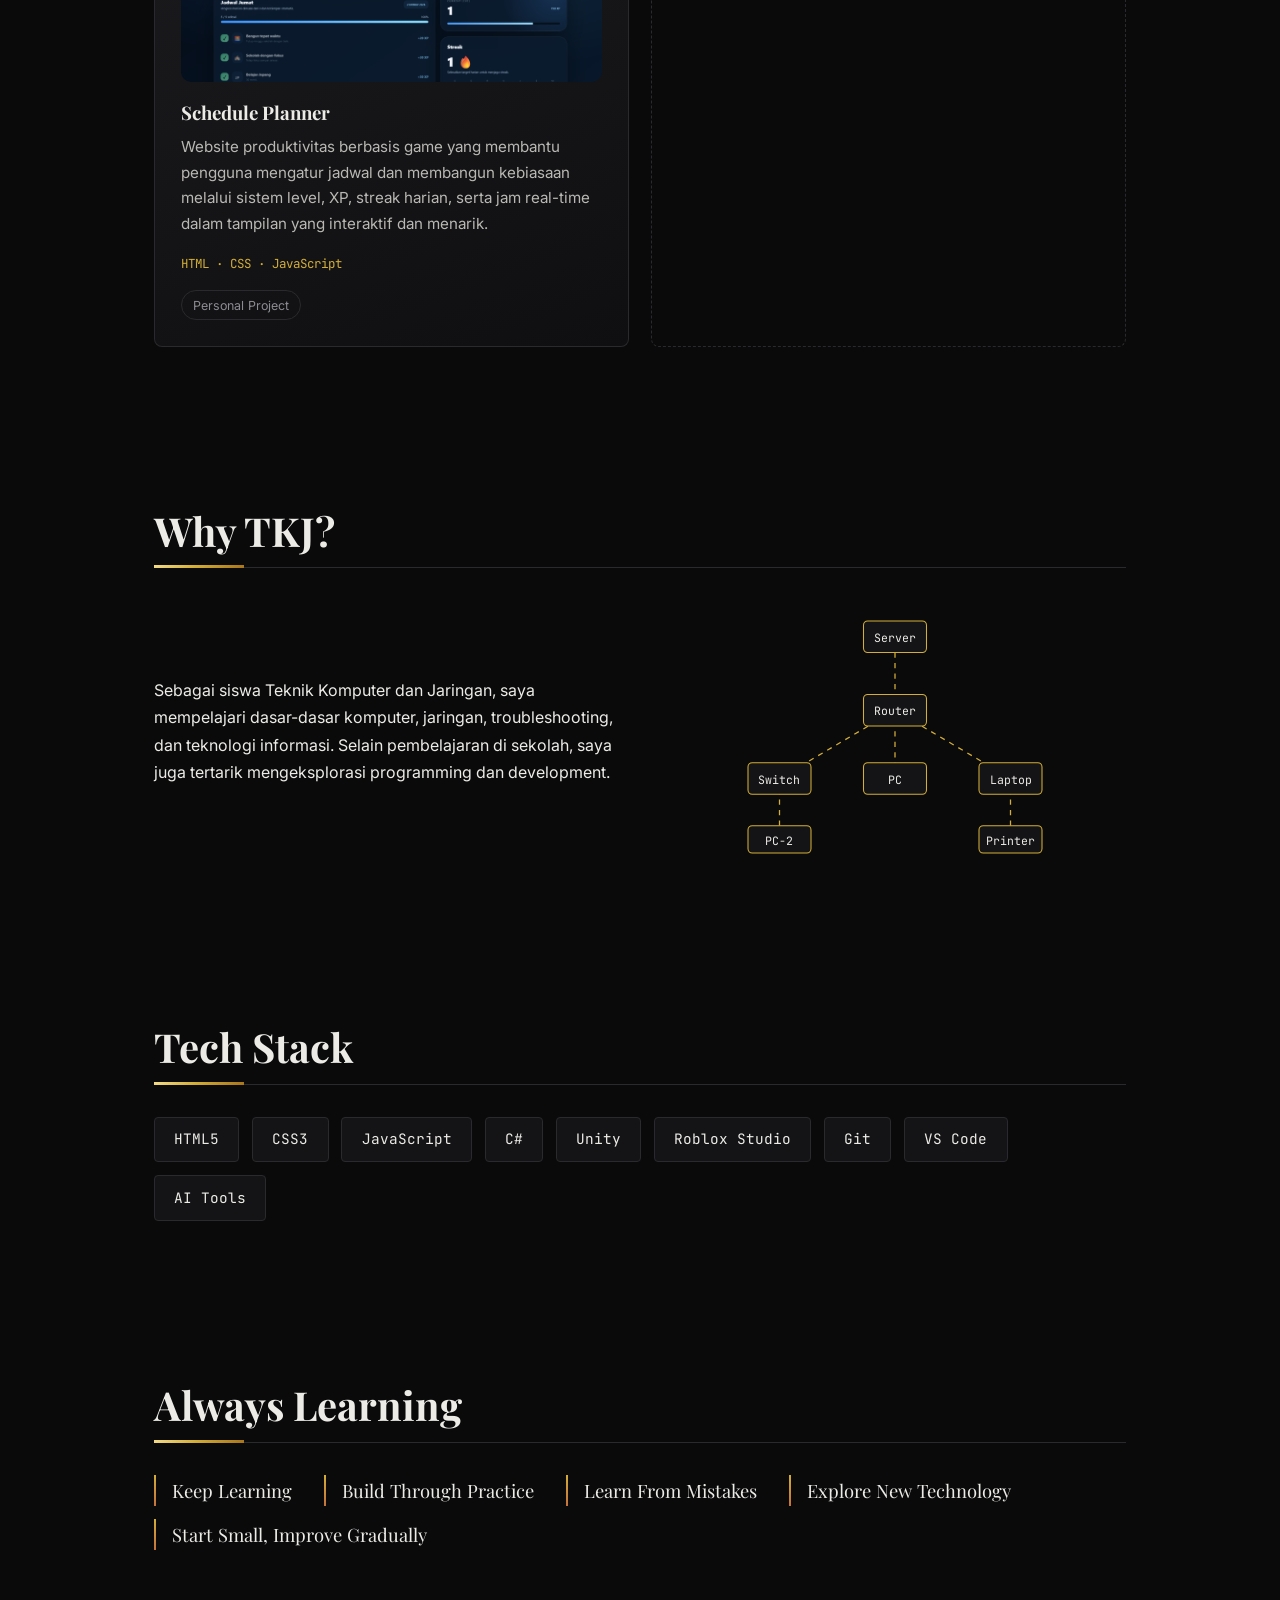
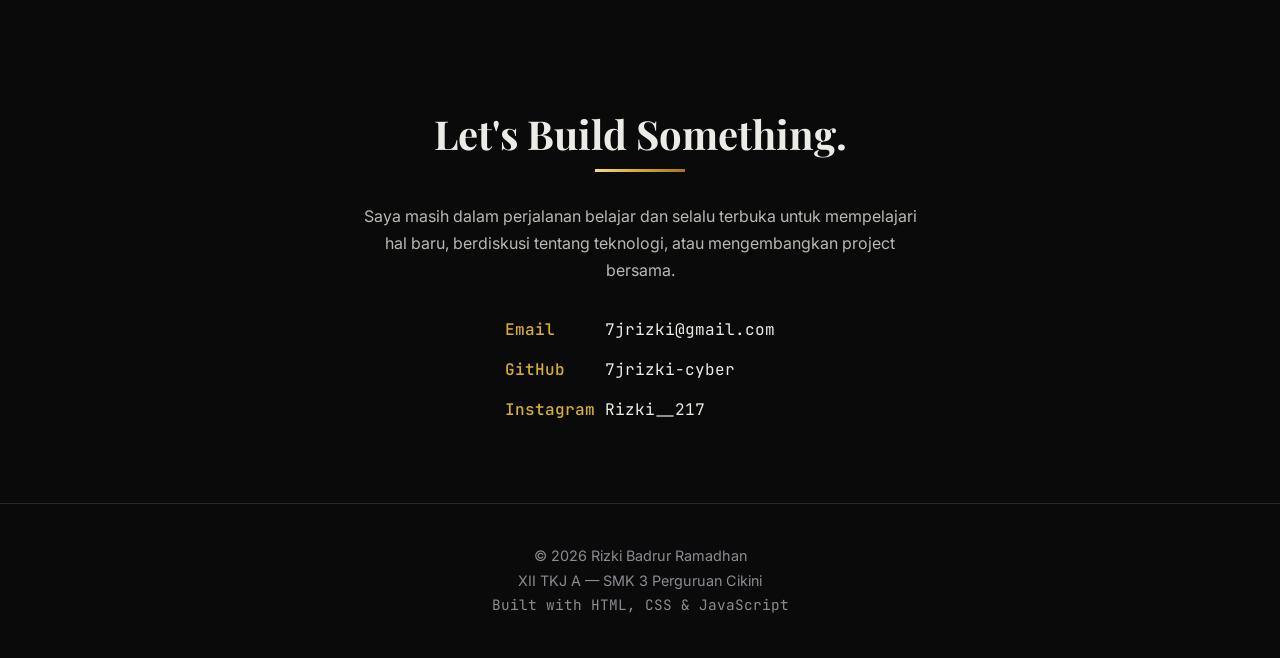
==== commit b6f3b4fb: "portofolio" ====
--- a/index.html
+++ b/index.html
@@ -109,7 +109,7 @@
   <div class="grid">
 
     <article class="card" tabindex="0">
-      <img src="D:\Vortune\Pictures\Screenshots\Screenshot 2026-10-02 195200.png" alt="Membangun Kopdes" class="project-image">
+      <img src="unity kopdes project.png" alt="Membangun Kopdes" class="project-image">
 
       <h3>Membangun Kopdes</h3>
       <p>Game simulasi/management bertema koperasi desa yang sedang saya kembangkan menggunakan Unity. Project ini dibuat sebagai sarana belajar game development, UI, gameplay, dan programming.</p>
@@ -118,7 +118,7 @@
     </article>
 
     <article class="card" tabindex="0">
-      <img src="Screenshot 2026-10-02 173726.png" alt="Roblox Parkour" class="project-image">
+      <img src="Roblox Project.png" alt="Roblox Parkour" class="project-image">
 
       <h3>Roblox Parkour</h3>
       <p>Project game Roblox sederhana yang saya buat untuk belajar Roblox Studio, level design, checkpoint, platform, dan scripting.</p>
@@ -127,7 +127,7 @@
     </article>
 
     <article class="card" tabindex="0">
-      <img src="D:\Vortune\Pictures\Screenshots\Screenshot 2026-10-02 180854.png" alt="Personal Portfolio" class="project-image">
+      <img src="porto.png" alt="Personal Portfolio" class="project-image">
 
       <h3>Personal Portfolio</h3>
       <p>Website portfolio personal yang dibuat untuk mempelajari HTML, CSS, JavaScript, responsive design, dan UI.</p>
@@ -136,7 +136,7 @@
     </article>
 
     <article class="card" tabindex="0">
-      <img src="D:\Vortune\Pictures\Screenshots\Astra music tulus.png" alt="Personal Portfolio" class="project-image">
+      <img src="Astra music tulus.png" class="project-image">
 
       <h3>Astra Music</h3>
       <p>Music player berbasis web untuk memutar dan mengelola koleksi musik secara lokal dengan tampilan modern, interaktif, dan responsif.</p>
@@ -145,7 +145,7 @@
     </article>
 
     <article class="card" tabindex="0">
-      <img src="D:\Vortune\Pictures\Screenshots\Screenshot 2026-10-02 181714.png" alt="Web Schedule Planner" class="project-image">
+      <img src="Jadwal.png" alt="Web Schedule Planner" class="project-image">
   
       <h3>Schedule Planner</h3>
       <p>Website produktivitas berbasis game yang membantu pengguna mengatur jadwal dan membangun kebiasaan melalui sistem level, XP, streak harian, serta jam real-time dalam tampilan yang interaktif dan menarik.
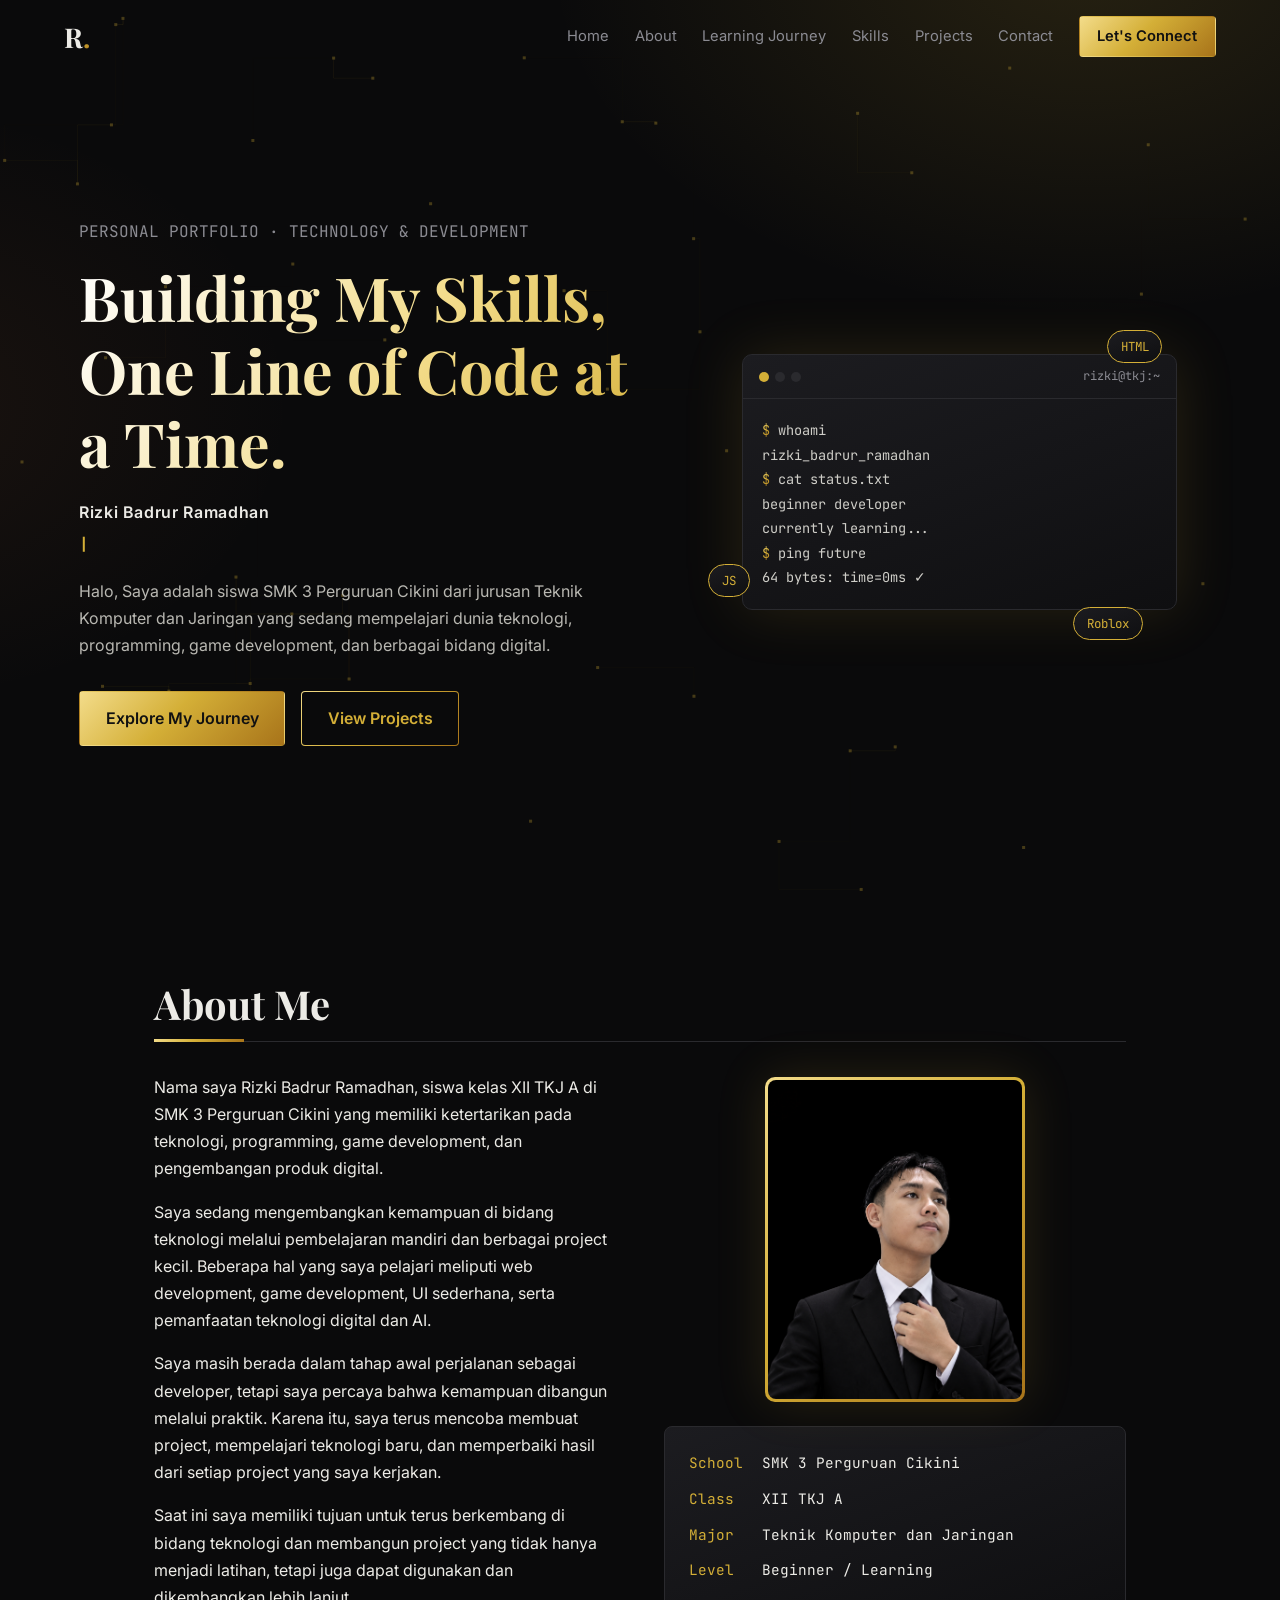
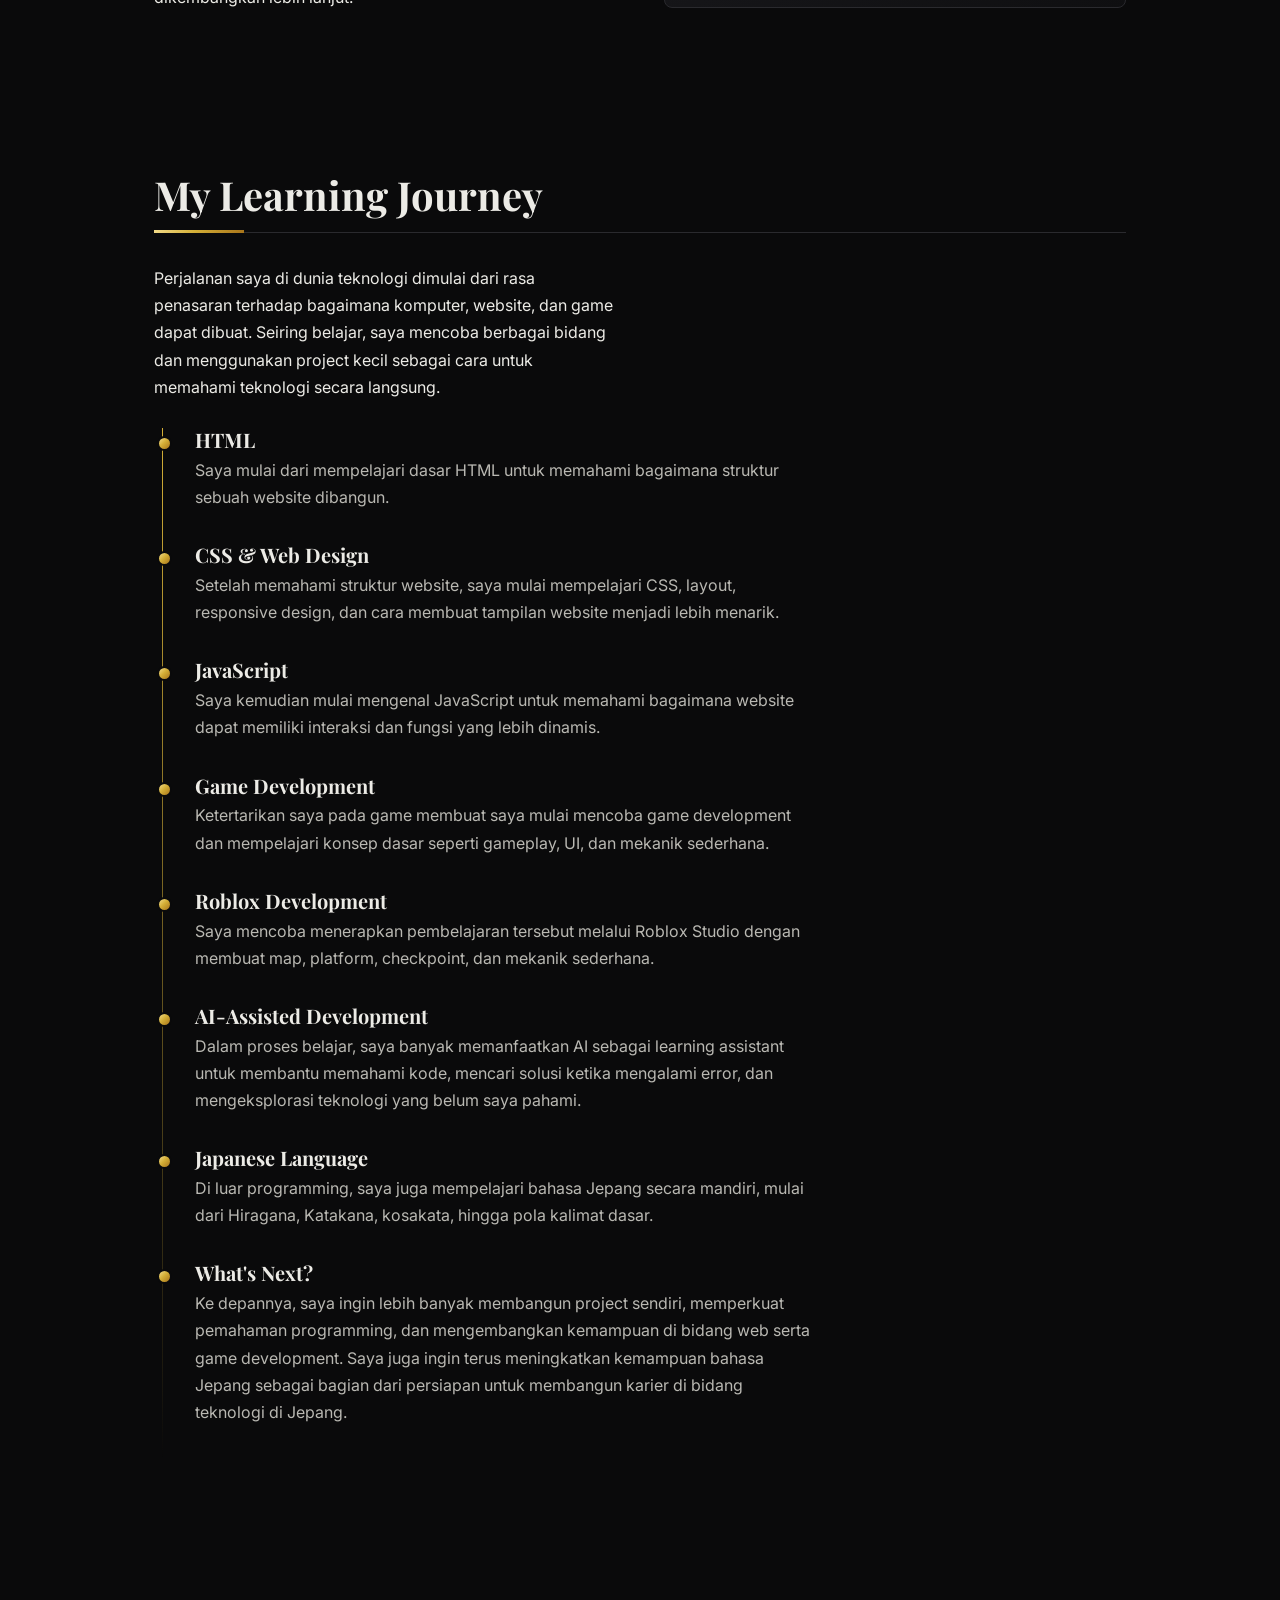
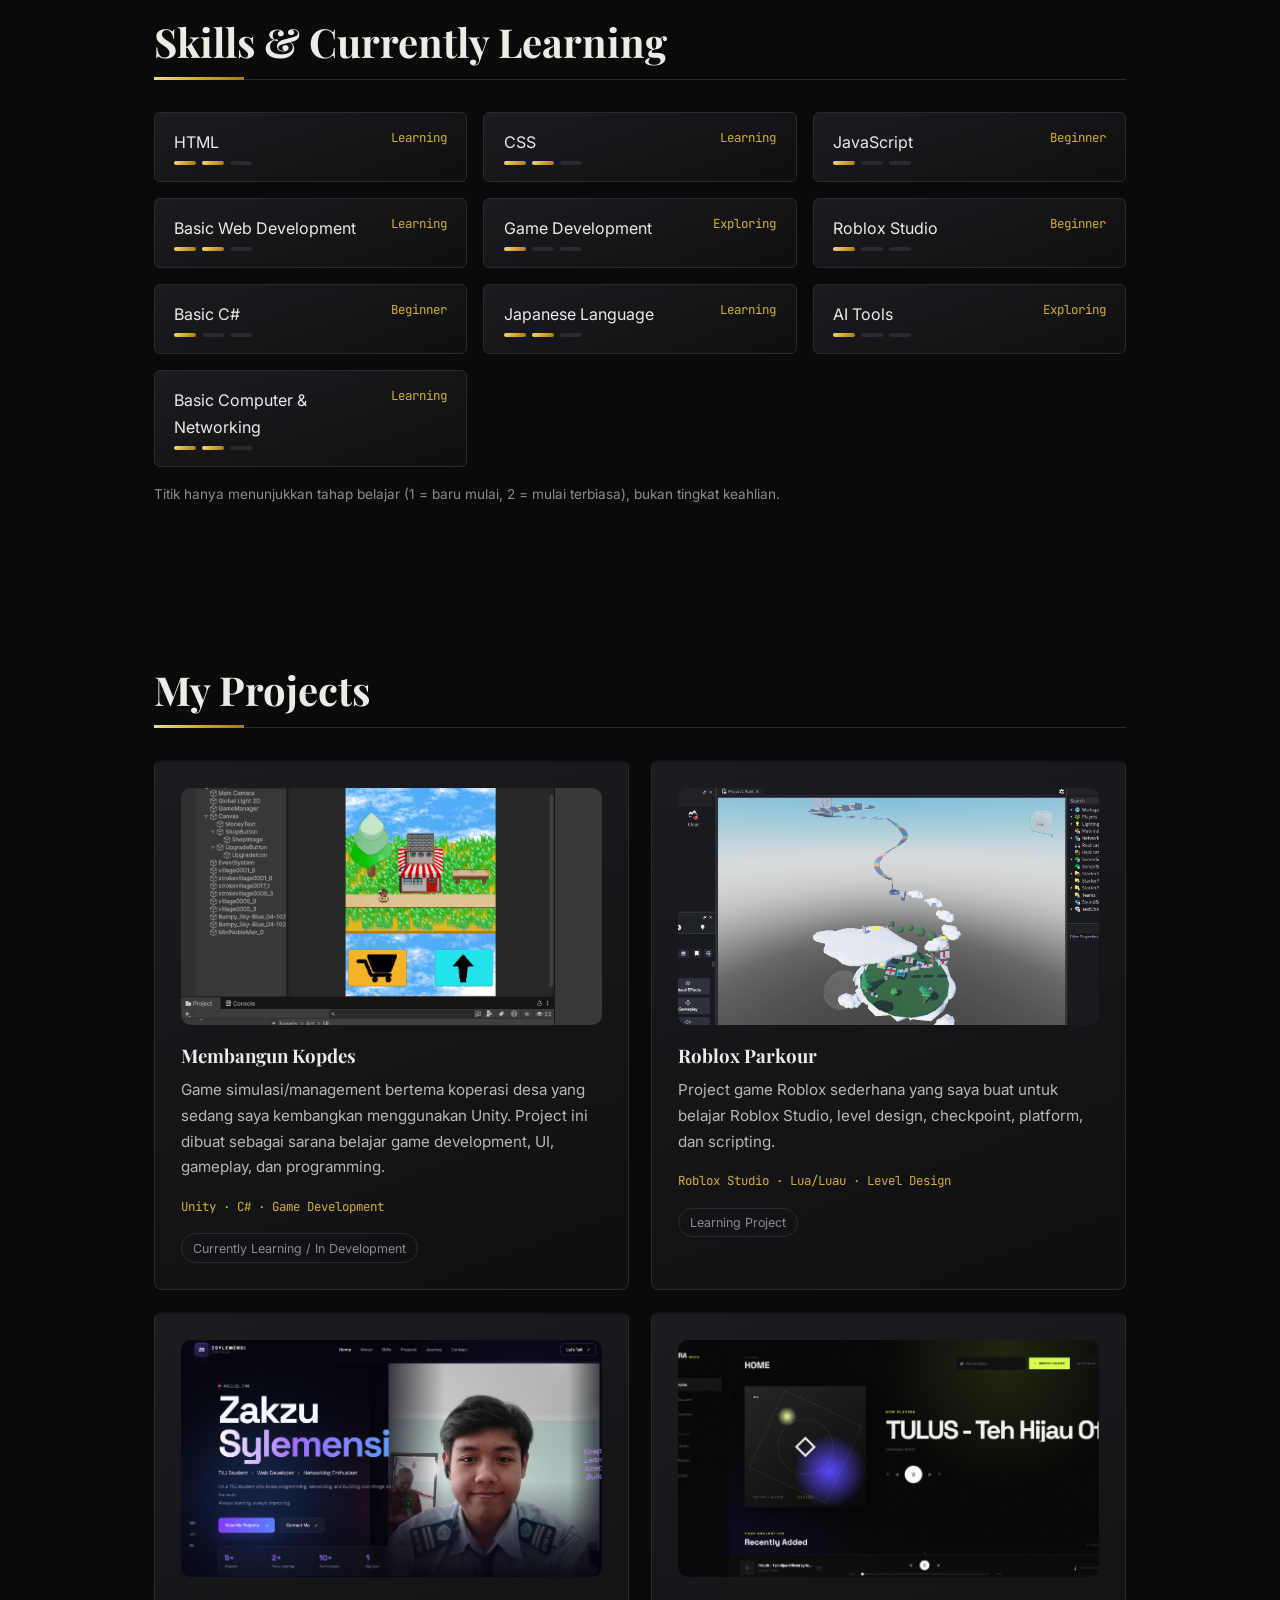
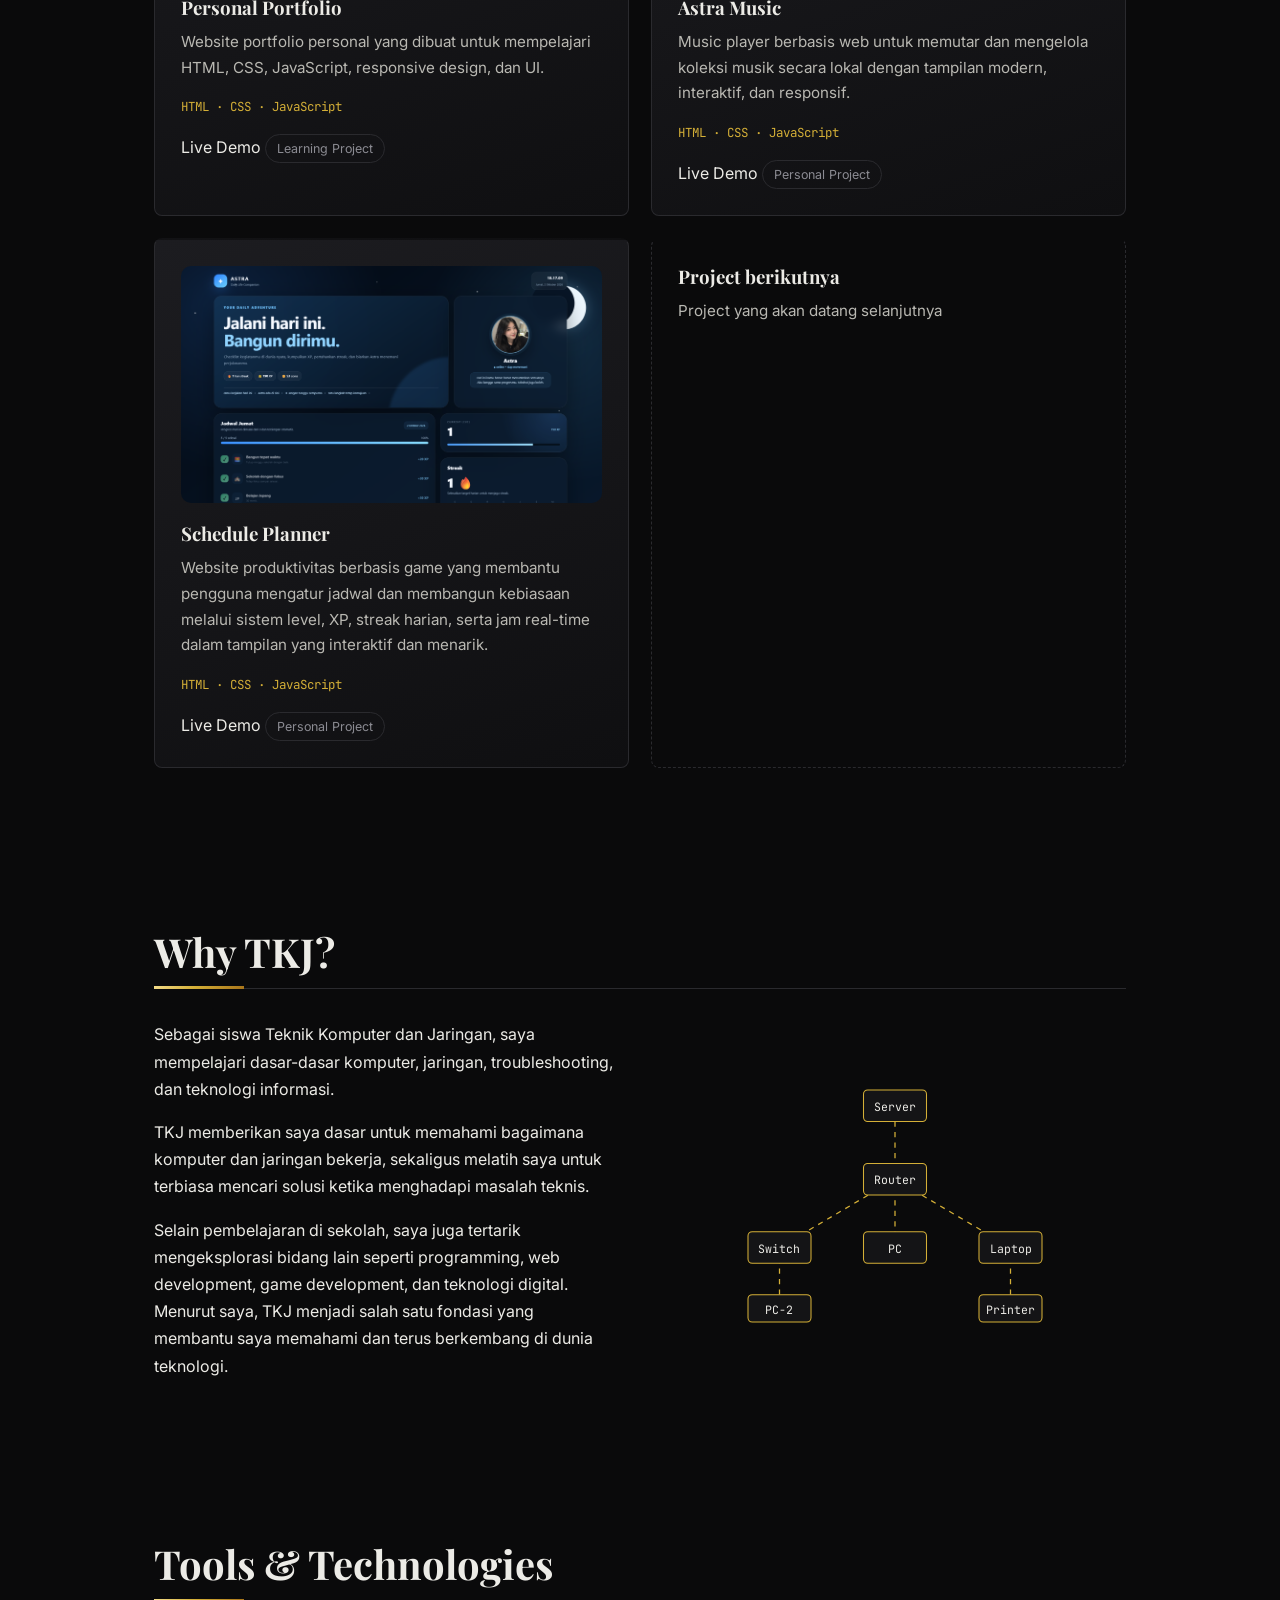
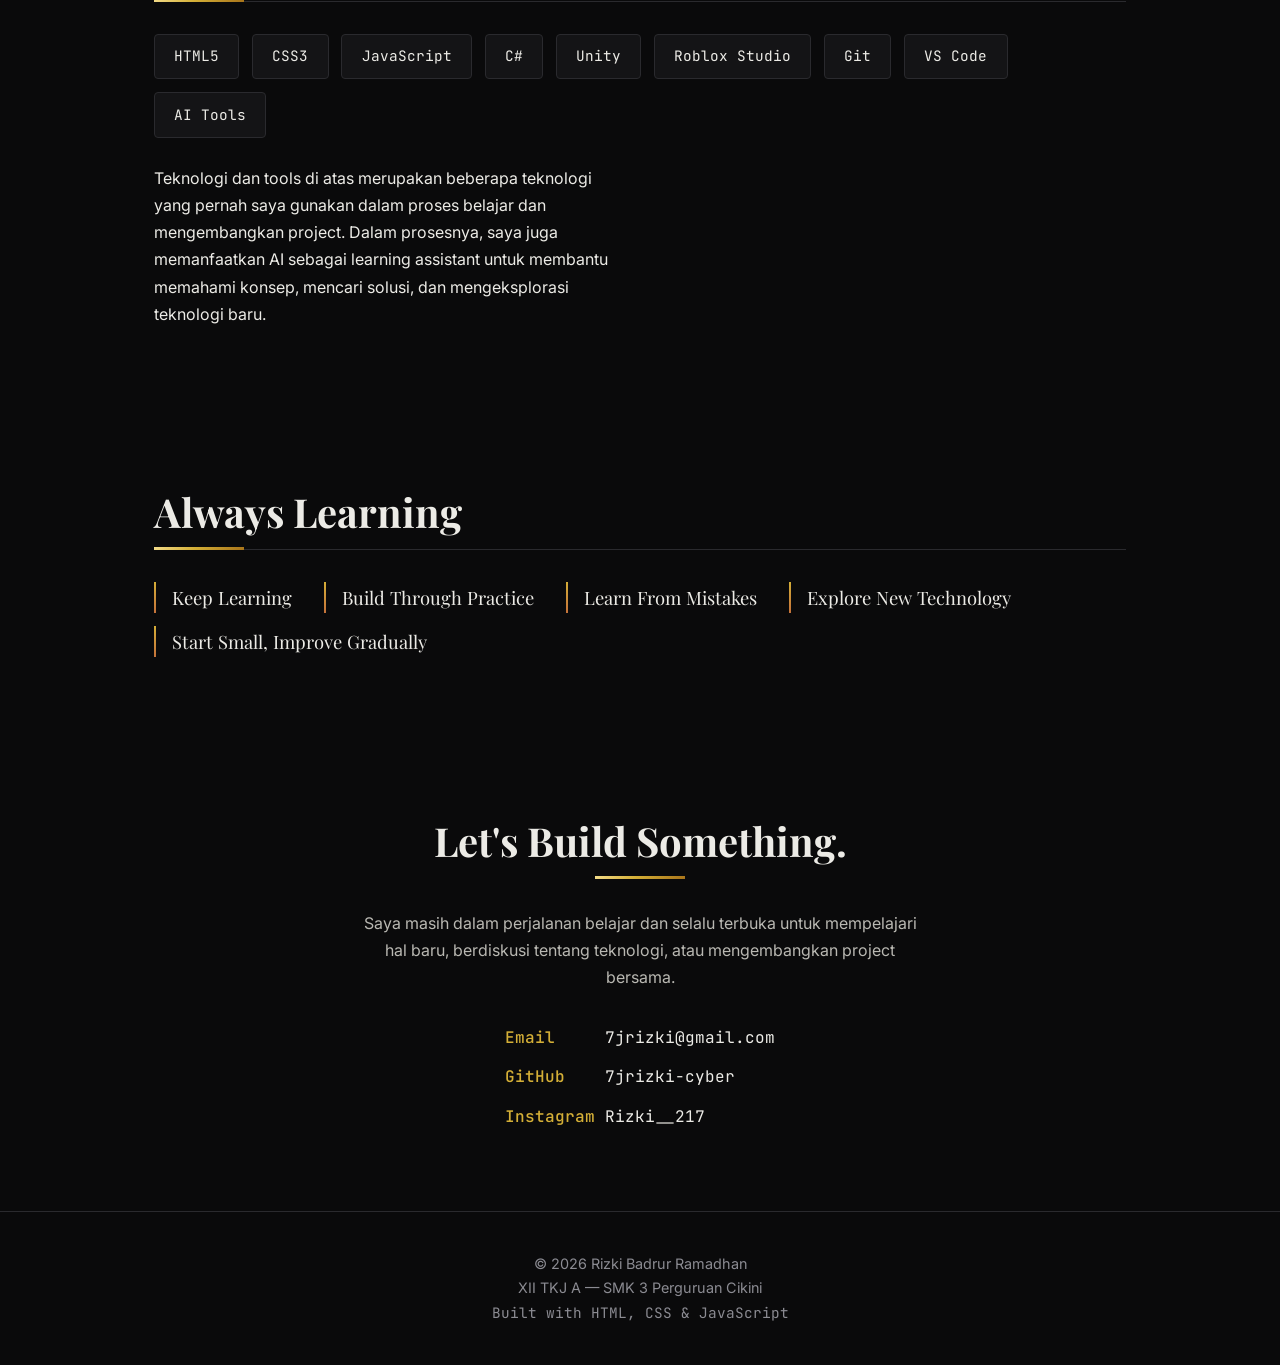
==== commit 3ee25501: "Index Utama" ====
--- a/index.html
+++ b/index.html
@@ -25,11 +25,11 @@
 <main>
 <section id="home" class="hero">
   <div class="hero-text">
-    <p class="mono muted">XII TKJ A &middot; SMK 3 Perguruan Cikini</p>
+    <p class="mono muted">PERSONAL PORTFOLIO · TECHNOLOGY & DEVELOPMENT</p>
     <h1>Building My Skills,<br>One Line of Code at a Time.</h1>
     <p class="name">Rizki Badrur Ramadhan</p>
     <p class="mono gold-t"><span id="typing"></span><b class="cursor">|</b></p>
-    <p class="lead">Saya adalah siswa SMK 3 Perguruan Cikini dari jurusan Teknik Komputer dan Jaringan yang sedang mempelajari dunia teknologi, programming, game development, dan berbagai bidang digital.</p>
+    <p class="lead">Halo, Saya adalah siswa SMK 3 Perguruan Cikini dari jurusan Teknik Komputer dan Jaringan yang sedang mempelajari dunia teknologi, programming, game development, dan berbagai bidang digital.</p>
     <div class="actions">
       <a href="#journey" class="btn gold">Explore My Journey</a>
       <a href="#projects" class="btn ghost">View Projects</a>
@@ -54,9 +54,10 @@
   <h2>About Me</h2>
   <div class="two">
     <div>
-      <p>Nama saya Rizki Badrur Ramadhan. Saya merupakan siswa kelas XII TKJ A di SMK 3 Perguruan Cikini.</p>
-      <p>Saya tertarik dengan dunia teknologi dan sedang mencoba mempelajari berbagai bidang yang berhubungan dengan komputer, programming, game development, dan teknologi digital.</p>
-      <p>Saya masih berada pada tahap pemula dalam programming, tetapi saya terus belajar melalui praktik dan mencoba membuat berbagai project kecil.</p>
+      <p>Nama saya Rizki Badrur Ramadhan, siswa kelas XII TKJ A di SMK 3 Perguruan Cikini yang memiliki ketertarikan pada teknologi, programming, game development, dan pengembangan produk digital.</p>
+      <p>Saya sedang mengembangkan kemampuan di bidang teknologi melalui pembelajaran mandiri dan berbagai project kecil. Beberapa hal yang saya pelajari meliputi web development, game development, UI sederhana, serta pemanfaatan teknologi digital dan AI.</p>
+      <p>Saya masih berada dalam tahap awal perjalanan sebagai developer, tetapi saya percaya bahwa kemampuan dibangun melalui praktik. Karena itu, saya terus mencoba membuat project, mempelajari teknologi baru, dan memperbaiki hasil dari setiap project yang saya kerjakan.</p>
+      <p>Saat ini saya memiliki tujuan untuk terus berkembang di bidang teknologi dan membangun project yang tidak hanya menjadi latihan, tetapi juga dapat digunakan dan dikembangkan lebih lanjut.</p>
     </div>
     <div class="about-side">
       <figure class="photo" id="photo">
@@ -75,14 +76,19 @@
 
 <section id="journey" class="sec">
   <h2>My Learning Journey</h2>
+  <div class="two">
+    <p>Perjalanan saya di dunia teknologi dimulai dari rasa penasaran terhadap bagaimana komputer, website, dan game dapat dibuat. Seiring belajar, saya mencoba berbagai bidang dan menggunakan project kecil sebagai cara untuk memahami teknologi secara langsung.</p>
+  </div>
+  <br>
   <ol class="timeline">
-    <li class="reveal"><h3>HTML</h3><p>Saya mulai mempelajari dasar HTML untuk memahami bagaimana sebuah website dibangun.</p></li>
-    <li class="reveal"><h3>JavaScript</h3><p>Saya mulai mengenal JavaScript untuk membuat website menjadi lebih interaktif.</p></li>
-    <li class="reveal"><h3>CSS &amp; Web Design</h3><p>Saya mempelajari dasar styling, layout, responsive design, dan bagaimana membuat website terlihat lebih menarik.</p></li>
-    <li class="reveal"><h3>Game Development</h3><p>Saya mulai mencoba membuat game dan memahami konsep dasar game development.</p></li>
-    <li class="reveal"><h3>Roblox Development</h3><p>Saya pernah membuat dan mencoba mengembangkan game di Roblox Studio, termasuk membuat map, platform, checkpoint, dan mekanik sederhana.</p></li>
-    <li class="reveal"><h3>Japanese Language</h3><p>Saya juga mempelajari bahasa Jepang secara mandiri, mulai dari Hiragana, Katakana, kosakata, dan pola kalimat dasar.</p></li>
-    <li class="reveal"><h3>Technology Exploration</h3><p>Saya terus mencoba mempelajari berbagai hal baru yang berhubungan dengan teknologi, komputer, AI, dan digital development.</p></li>
+    <li class="reveal"><h3>HTML</h3><p>Saya mulai dari mempelajari dasar HTML untuk memahami bagaimana struktur sebuah website dibangun.</p></li>
+    <li class="reveal"><h3>CSS & Web Design</h3><p>Setelah memahami struktur website, saya mulai mempelajari CSS, layout, responsive design, dan cara membuat tampilan website menjadi lebih menarik.</p></li>
+    <li class="reveal"><h3>JavaScript</h3><p>Saya kemudian mulai mengenal JavaScript untuk memahami bagaimana website dapat memiliki interaksi dan fungsi yang lebih dinamis.</p></li>
+    <li class="reveal"><h3>Game Development</h3><p>Ketertarikan saya pada game membuat saya mulai mencoba game development dan mempelajari konsep dasar seperti gameplay, UI, dan mekanik sederhana.</p></li>
+    <li class="reveal"><h3>Roblox Development</h3><p>Saya mencoba menerapkan pembelajaran tersebut melalui Roblox Studio dengan membuat map, platform, checkpoint, dan mekanik sederhana.</p></li>
+    <li class="reveal"><h3>AI-Assisted Development</h3><p>Dalam proses belajar, saya banyak memanfaatkan AI sebagai learning assistant untuk membantu memahami kode, mencari solusi ketika mengalami error, dan mengeksplorasi teknologi yang belum saya pahami.</p></li>
+    <li class="reveal"><h3>Japanese Language</h3><p>Di luar programming, saya juga mempelajari bahasa Jepang secara mandiri, mulai dari Hiragana, Katakana, kosakata, hingga pola kalimat dasar.</p></li>
+    <li class="reveal"><h3>What's Next?</h3><p>Ke depannya, saya ingin lebih banyak membangun project sendiri, memperkuat pemahaman programming, dan mengembangkan kemampuan di bidang web serta game development. Saya juga ingin terus meningkatkan kemampuan bahasa Jepang sebagai bagian dari persiapan untuk membangun karier di bidang teknologi di Jepang.</p></li>
   </ol>
 </section>
 
@@ -96,7 +102,7 @@
     <div class="skill"><span>Game Development</span><em>Exploring</em><div class="dots" data-l="1"></div></div>
     <div class="skill"><span>Roblox Studio</span><em>Beginner</em><div class="dots" data-l="1"></div></div>
     <div class="skill"><span>Basic C#</span><em>Beginner</em><div class="dots" data-l="1"></div></div>
-    <div class="skill"><span>Japanese Language</span><em>Beginner</em><div class="dots" data-l="1"></div></div>
+    <div class="skill"><span>Japanese Language</span><em>Learning</em><div class="dots" data-l="2"></div></div>
     <div class="skill"><span>AI Tools</span><em>Exploring</em><div class="dots" data-l="1"></div></div>
     <div class="skill"><span>Basic Computer &amp; Networking</span><em>Learning</em><div class="dots" data-l="2"></div></div>
   </div>
@@ -132,6 +138,7 @@
       <h3>Personal Portfolio</h3>
       <p>Website portfolio personal yang dibuat untuk mempelajari HTML, CSS, JavaScript, responsive design, dan UI.</p>
       <p class="tags mono">HTML &middot; CSS &middot; JavaScript</p>
+      <a href="projects/portfolio/">Live Demo</a>
       <span class="status">Learning Project</span>
     </article>
 
@@ -141,6 +148,7 @@
       <h3>Astra Music</h3>
       <p>Music player berbasis web untuk memutar dan mengelola koleksi musik secara lokal dengan tampilan modern, interaktif, dan responsif.</p>
       <p class="tags mono">HTML &middot; CSS &middot; JavaScript</p>
+      <a href="projects/Astra Music/">Live Demo</a>
       <span class="status">Personal Project</span>
     </article>
 
@@ -148,15 +156,15 @@
       <img src="Jadwal.png" alt="Web Schedule Planner" class="project-image">
   
       <h3>Schedule Planner</h3>
-      <p>Website produktivitas berbasis game yang membantu pengguna mengatur jadwal dan membangun kebiasaan melalui sistem level, XP, streak harian, serta jam real-time dalam tampilan yang interaktif dan menarik.
-</p>
+      <p>Website produktivitas berbasis game yang membantu pengguna mengatur jadwal dan membangun kebiasaan melalui sistem level, XP, streak harian, serta jam real-time dalam tampilan yang interaktif dan menarik.</p>
       <p class="tags mono">HTML &middot; CSS &middot; JavaScript</p>
+      <a href="projects/Jadwal/">Live Demo</a>
       <span class="status">Personal Project</span>
     </article>
 
     <article class="card empty">
       <h3>Project berikutnya</h3>
-      <p>Tempat untuk project baru. Tambahkan salinan &lt;article class="card"&gt; di index.html.</p>
+      <p>Project yang akan datang selanjutnya </p>
     </article>
 
   </div>
@@ -166,7 +174,9 @@
   <h2>Why TKJ?</h2>
   <div class="two">
     <div>
-      <p>Sebagai siswa Teknik Komputer dan Jaringan, saya mempelajari dasar-dasar komputer, jaringan, troubleshooting, dan teknologi informasi. Selain pembelajaran di sekolah, saya juga tertarik mengeksplorasi programming dan development.</p>
+      <p>Sebagai siswa Teknik Komputer dan Jaringan, saya mempelajari dasar-dasar komputer, jaringan, troubleshooting, dan teknologi informasi.</p>
+      <p>TKJ memberikan saya dasar untuk memahami bagaimana komputer dan jaringan bekerja, sekaligus melatih saya untuk terbiasa mencari solusi ketika menghadapi masalah teknis.</p>
+      <p>Selain pembelajaran di sekolah, saya juga tertarik mengeksplorasi bidang lain seperti programming, web development, game development, dan teknologi digital. Menurut saya, TKJ menjadi salah satu fondasi yang membantu saya memahami dan terus berkembang di dunia teknologi.</p>
     </div>
     <svg class="topo" viewBox="0 0 400 250" role="img" aria-label="Diagram topologi jaringan sederhana: server, router, switch, dan komputer">
       <g class="lines"><path d="M200 50V105M200 105L90 170M200 105L200 170M200 105L310 170M90 170V215M310 170V215"/></g>
@@ -184,12 +194,25 @@
 </section>
 
 <section class="sec">
-  <h2>Tech Stack</h2>
+  <h2>Tools & Technologies</h2>
   <ul class="stack mono">
-    <li>HTML5</li><li>CSS3</li><li>JavaScript</li><li>C#</li><li>Unity</li>
-    <li>Roblox Studio</li><li>Git</li><li>VS Code</li><li>AI Tools</li>
+    <li>HTML5</li>
+    <li>CSS3</li>
+    <li>JavaScript</li>
+    <li>C#</li>
+    <li>Unity</li>
+    <li>Roblox Studio</li>
+    <li>Git</li>
+    <li>VS Code</li>
+    <li>AI Tools</li>
   </ul>
-</section>
+  <br>
+  <div class="two">
+<p>Teknologi dan tools di atas merupakan beberapa teknologi yang pernah saya gunakan dalam proses belajar dan mengembangkan project. Dalam prosesnya, saya juga memanfaatkan AI sebagai learning assistant untuk membantu memahami konsep, mencari solusi, dan mengeksplorasi teknologi baru.
+</p>
+</div>
+</section>
+
 
 <section class="sec">
   <h2>Always Learning</h2>
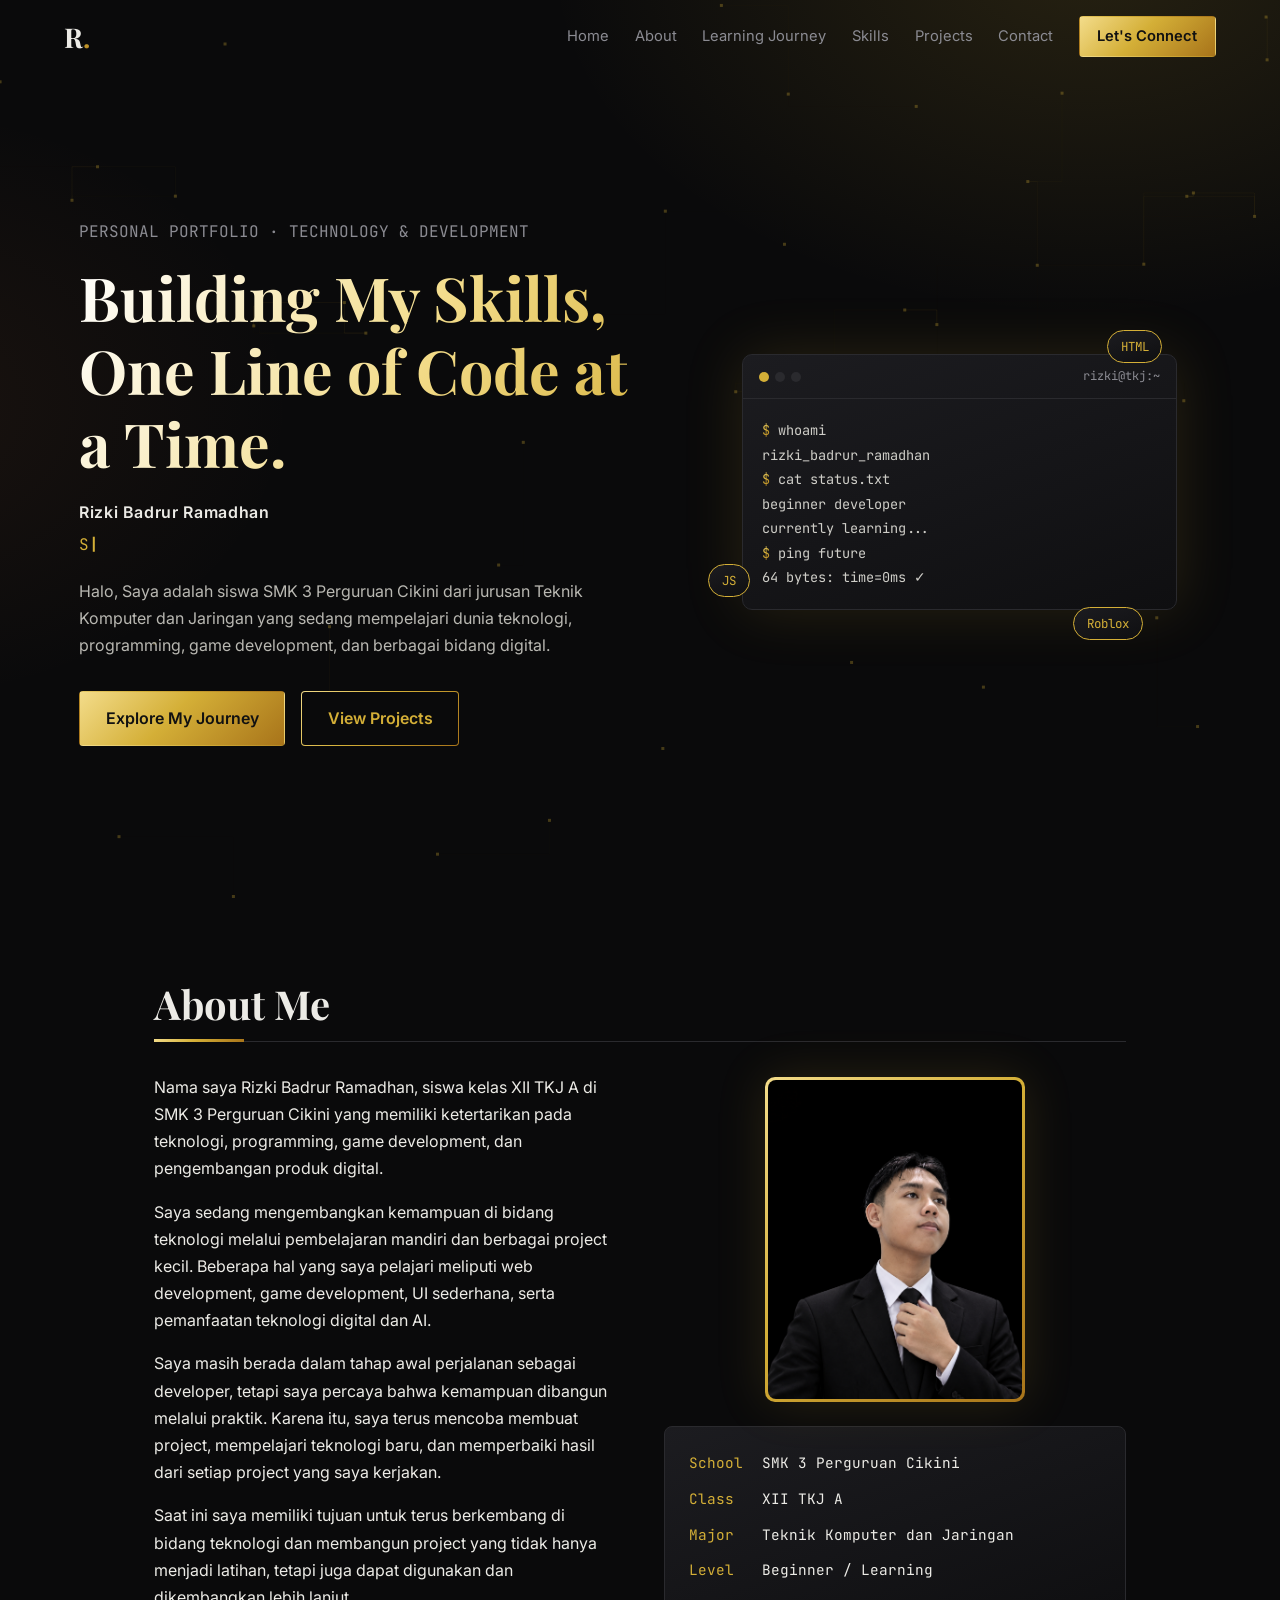
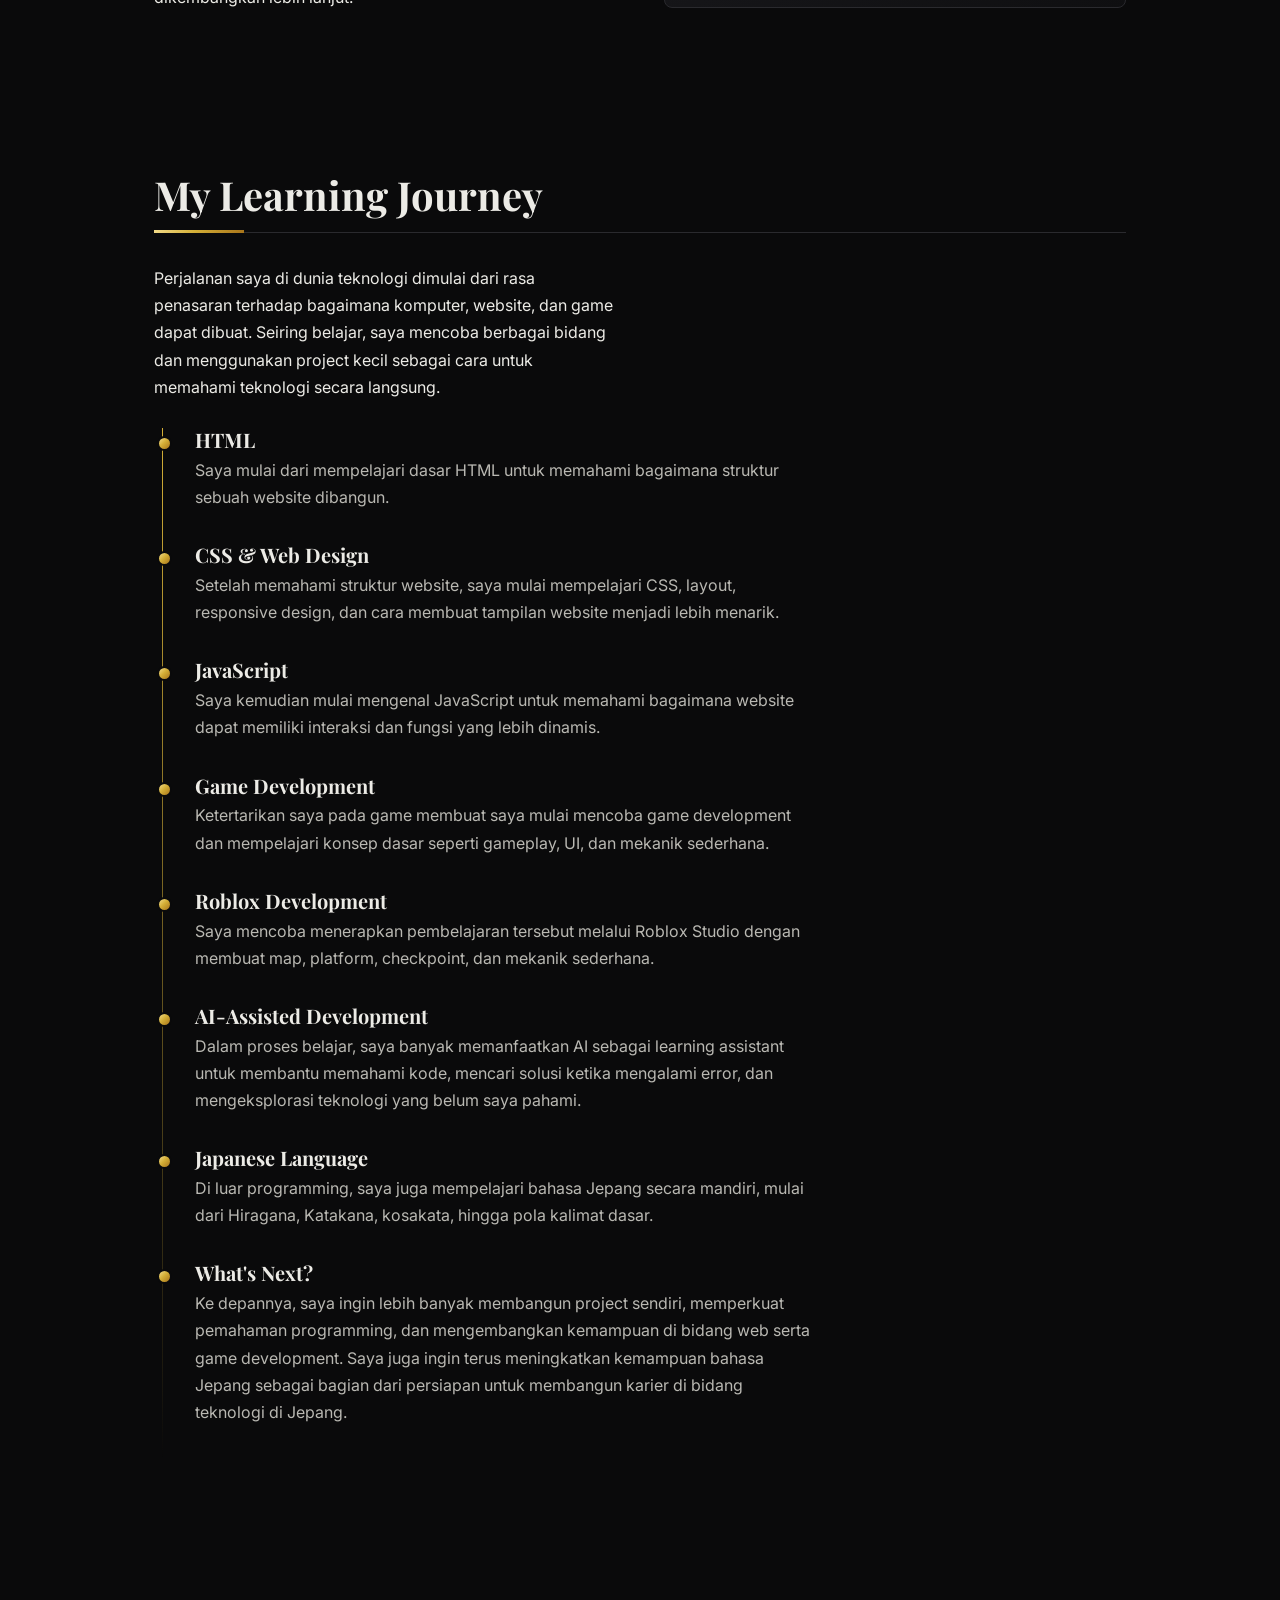
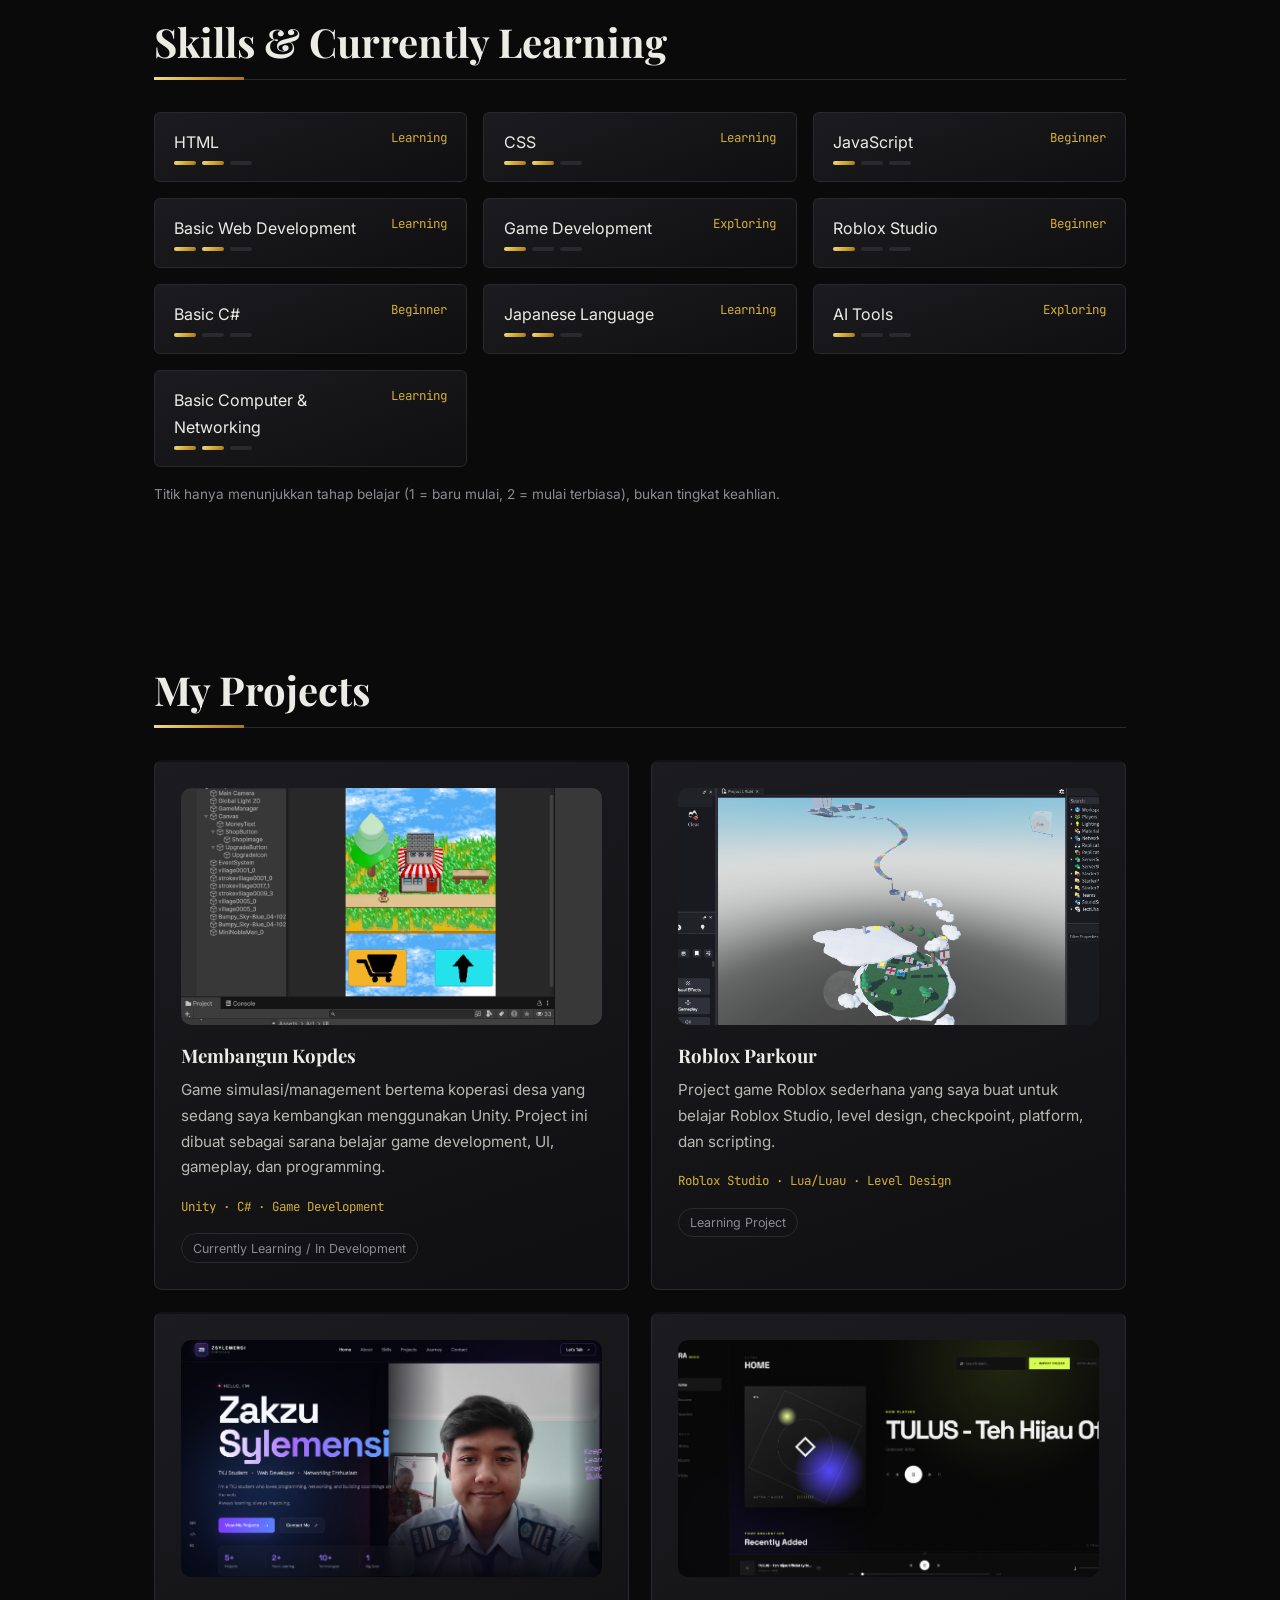
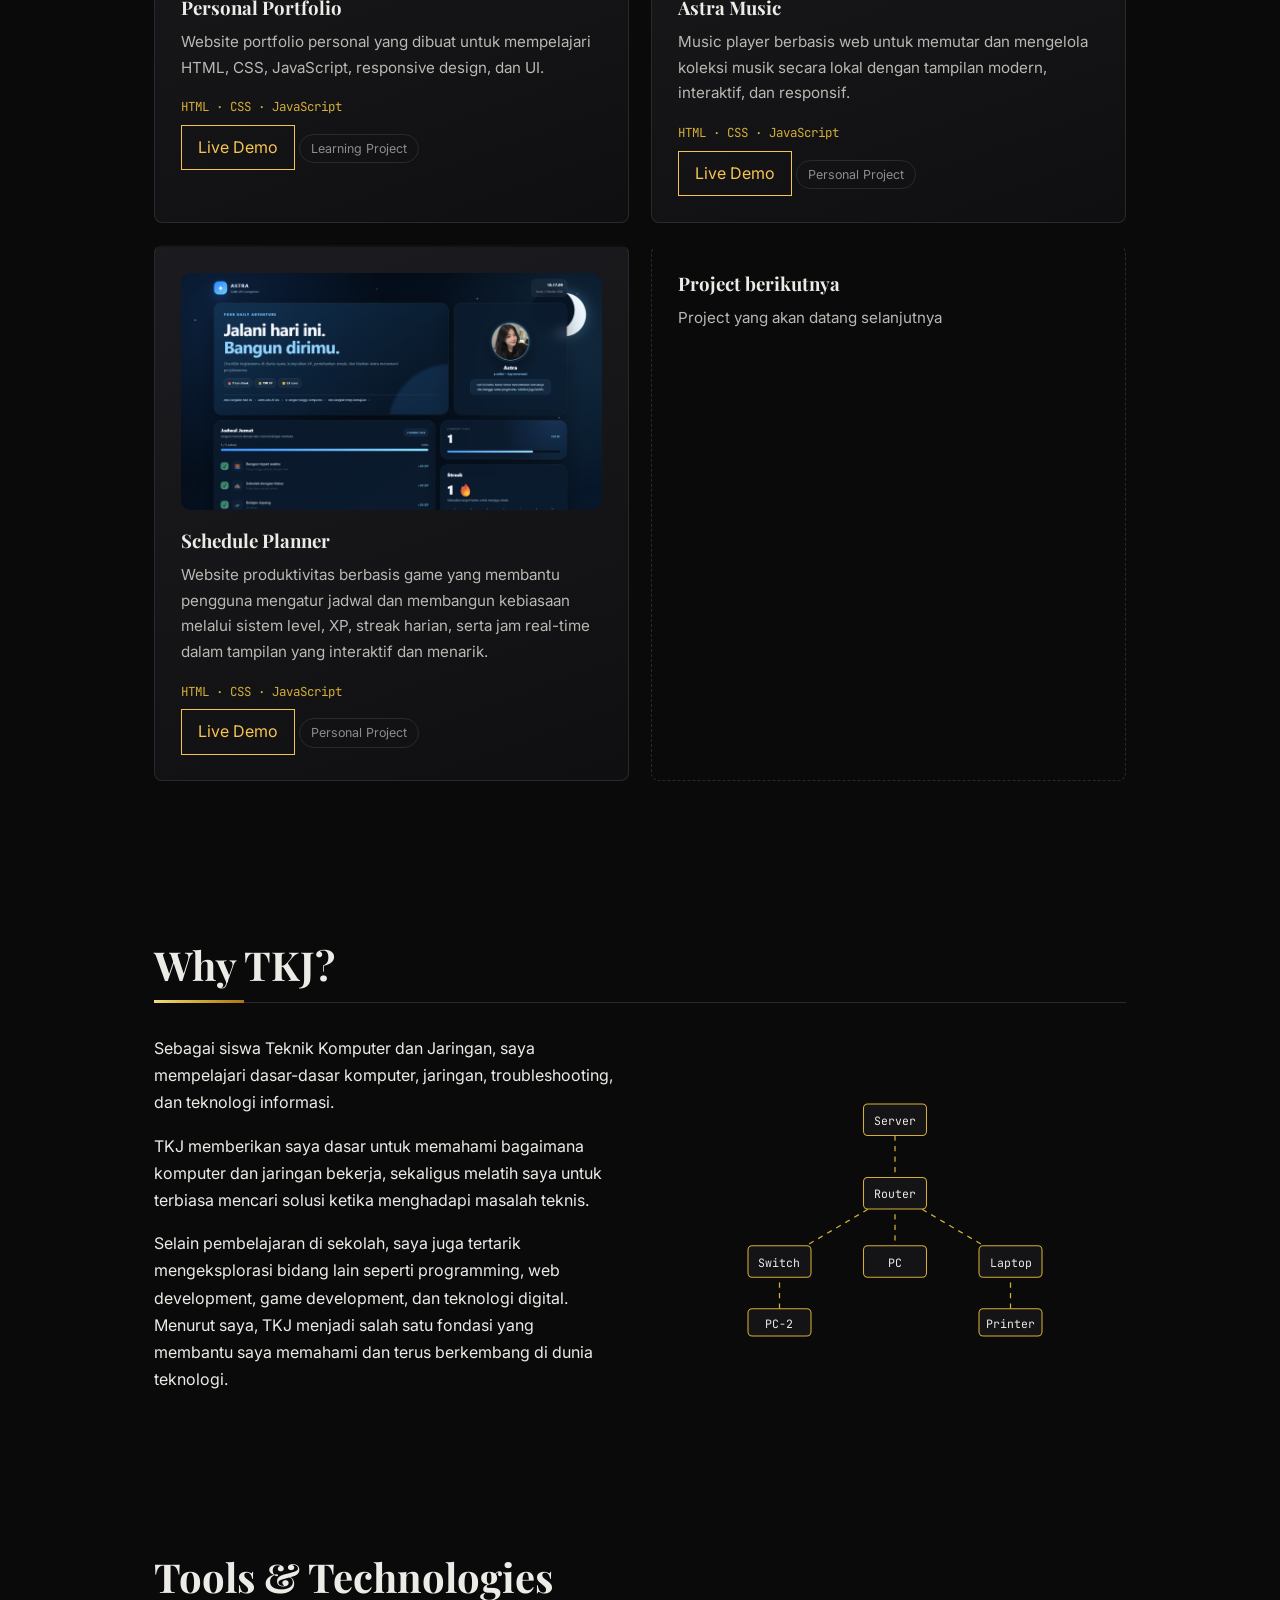
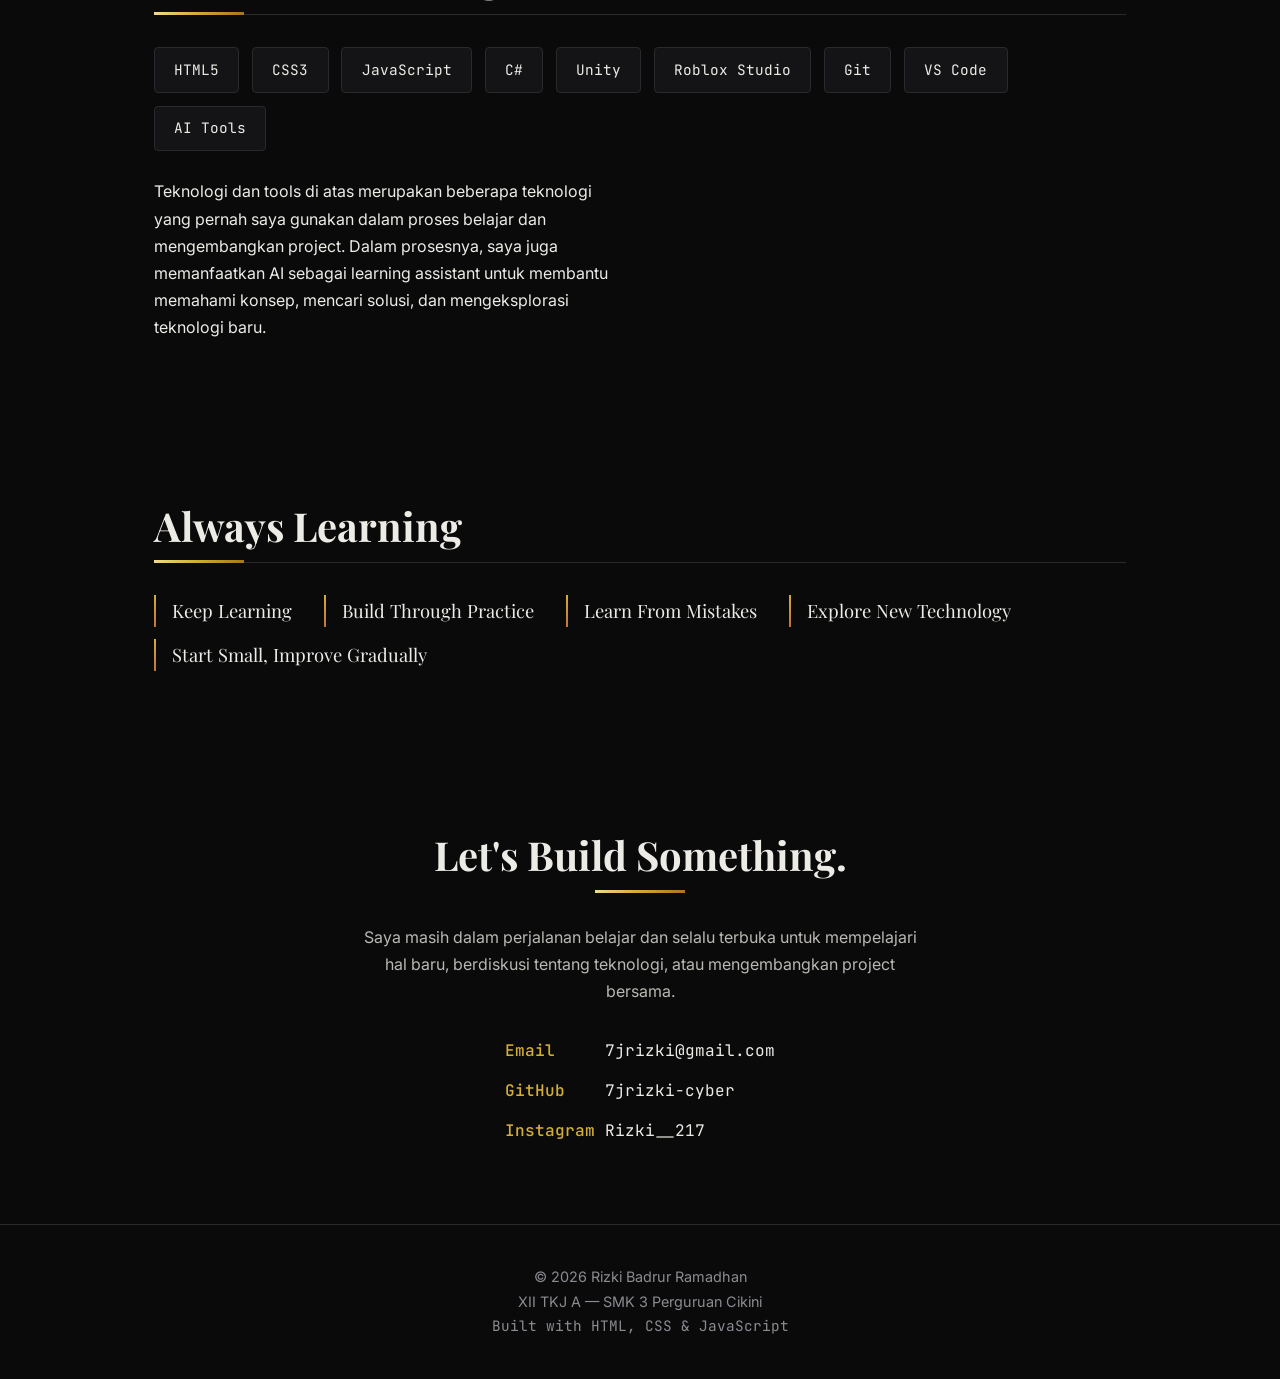
==== commit e3dbef81: "Utama" ====
--- a/index.html
+++ b/index.html
@@ -138,7 +138,7 @@
       <h3>Personal Portfolio</h3>
       <p>Website portfolio personal yang dibuat untuk mempelajari HTML, CSS, JavaScript, responsive design, dan UI.</p>
       <p class="tags mono">HTML &middot; CSS &middot; JavaScript</p>
-      <a href="projects/portfolio/">Live Demo</a>
+      <a href="projects/portfolio/" class="project-demo">Live Demo</a>
       <span class="status">Learning Project</span>
     </article>
 
@@ -148,7 +148,7 @@
       <h3>Astra Music</h3>
       <p>Music player berbasis web untuk memutar dan mengelola koleksi musik secara lokal dengan tampilan modern, interaktif, dan responsif.</p>
       <p class="tags mono">HTML &middot; CSS &middot; JavaScript</p>
-      <a href="projects/Astra Music/">Live Demo</a>
+      <a href="projects/Astra Music/" class="project-demo">Live Demo</a>
       <span class="status">Personal Project</span>
     </article>
 
@@ -158,7 +158,7 @@
       <h3>Schedule Planner</h3>
       <p>Website produktivitas berbasis game yang membantu pengguna mengatur jadwal dan membangun kebiasaan melalui sistem level, XP, streak harian, serta jam real-time dalam tampilan yang interaktif dan menarik.</p>
       <p class="tags mono">HTML &middot; CSS &middot; JavaScript</p>
-      <a href="projects/Jadwal/">Live Demo</a>
+      <a href="projects/Jadwal/" class="project-demo">Live Demo</a>
       <span class="status">Personal Project</span>
     </article>
 
--- a/style.css
+++ b/style.css
@@ -175,4 +175,19 @@
   display: block;
   border-radius: 10px;
   margin-bottom: 20px;
+}
+
+.project-demo {
+  display: inline-block;
+  color: #f5c451;
+  border: 1px solid #f5c451;
+  padding: 8px 16px;
+  text-decoration: none;
+  transition: all 0.25s ease;
+}
+
+.project-demo:hover {
+  color: orange;
+  border-color: orange;
+  transform: translateY(-3px) scale(1.05);
 }
